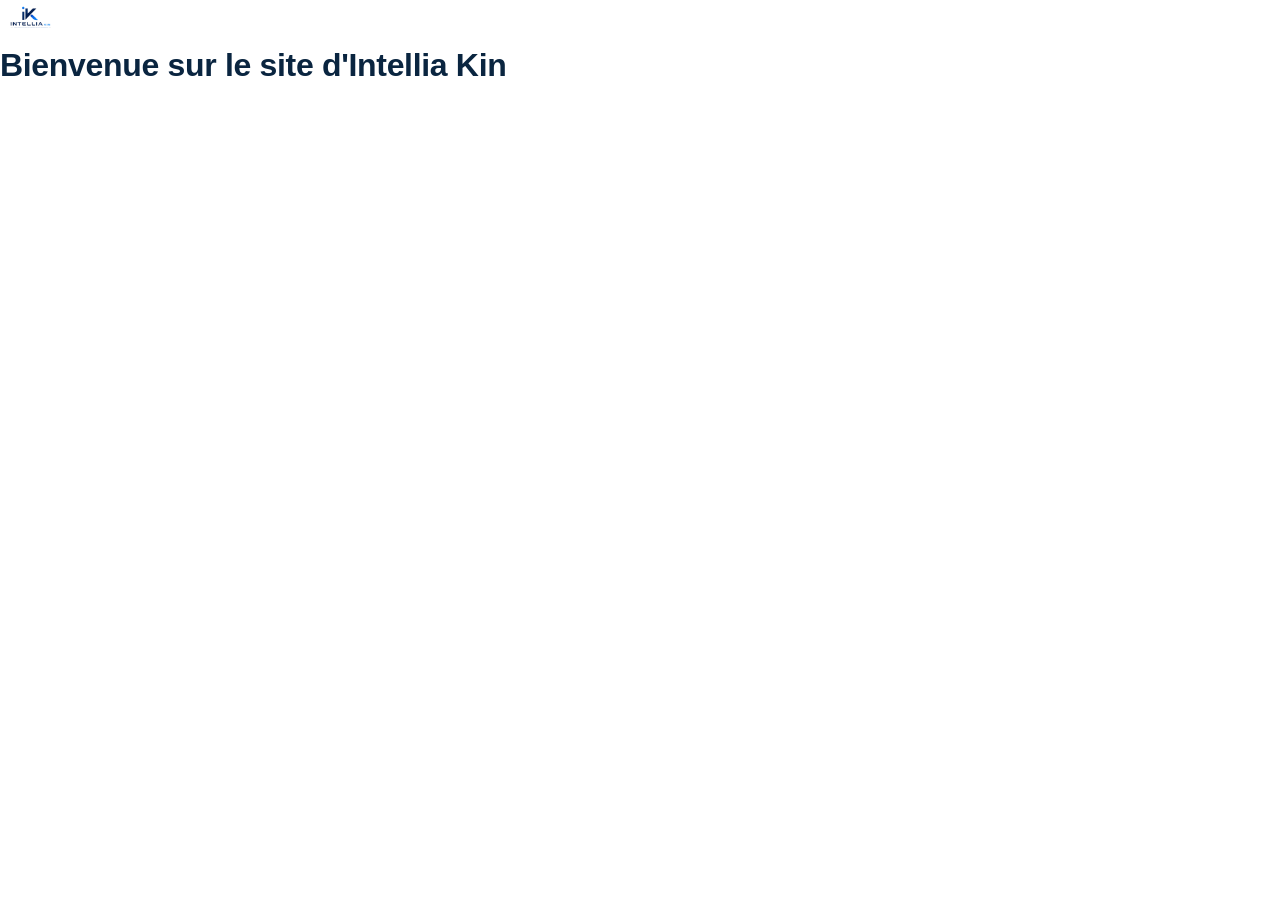
==== index.html @ f50a16e0 "Ajout du CSS complet" ====
<!DOCTYPE html>
<html lang="fr">
<head>
<meta charset="UTF-8">
<meta name="viewport" content="width=device-width, initial-scale=1.0">
<title>Intellia Kin | Cabinet de Conseil et de Formation en Intelligence Artificielle à Kinshasa</title>
<link rel="stylesheet" href="assets/css/style.css">
</head>
<body>

  <header>
    <img src="assets/img/logo.png" alt="Intellia Kin" height="40">
  </header>

  <main>
    <h1>Bienvenue sur le site d'Intellia Kin</h1>
  </main>

</body>
</html>
---- assets/css/style.css ----
/* Intellia Kin — Feuille de style partagée */
:root{
  --navy:#0A2540;
  --navy-deep:#071A2E;
  --electric:#0066FF;
  --cyan:#00C9A7;
  --slate:#1A202C;
  --soft:#F8FAFC;
  --white:#FFFFFF;
  --line: rgba(10,37,64,0.10);
  --line-dark: rgba(255,255,255,0.12);
  --display: 'Plus Jakarta Sans', sans-serif;
  --body: 'Inter', sans-serif;
  --mono: 'JetBrains Mono', monospace;
  --maxw: 1180px;
}
*{box-sizing:border-box;}
html{scroll-behavior:smooth;}
body{margin:0;font-family:var(--body);color:var(--slate);background:var(--white);-webkit-font-smoothing:antialiased;line-height:1.6;}
img{max-width:100%;display:block;}
a{color:inherit;text-decoration:none;}
.wrap{max-width:var(--maxw);margin:0 auto;padding:0 32px;}
h1,h2,h3,h4{font-family:var(--display);color:var(--navy);margin:0;letter-spacing:-0.01em;}
.eyebrow{font-family:var(--mono);font-size:12.5px;font-weight:600;letter-spacing:0.12em;text-transform:uppercase;color:var(--electric);display:inline-flex;align-items:center;gap:8px;}
.eyebrow::before{content:"";width:16px;height:1px;background:var(--electric);}
.eyebrow.on-dark{color:var(--cyan);}
.eyebrow.on-dark::before{background:var(--cyan);}
p.lead{font-size:17px;color:#4B5768;max-width:620px;}
section{padding:96px 0;}
@media (max-width:760px){ section{padding:64px 0;} .wrap{padding:0 20px;} }
.breadcrumb{font-size:13px;color:#7387A3;padding:18px 0 0;}
.breadcrumb a:hover{color:var(--electric);}

/* NAV */
header.site{position:sticky;top:0;z-index:100;background:rgba(255,255,255,0.86);backdrop-filter:blur(10px);border-bottom:1px solid var(--line);}
nav{max-width:var(--maxw);margin:0 auto;padding:14px 32px;display:flex;align-items:center;justify-content:space-between;}
.brand{display:flex;align-items:center;gap:10px;}
.brand img{height:34px;width:auto;}
.navlinks{display:none;gap:26px;align-items:center;}
@media(min-width:980px){.navlinks{display:flex;}}
.navlinks a{font-size:14px;font-weight:500;color:var(--navy);position:relative;padding:4px 0;}
.navlinks a.active{color:var(--electric);}
.navlinks a::after{content:"";position:absolute;left:0;bottom:-2px;width:0;height:2px;background:var(--electric);transition:width .25s ease;}
.navlinks a:hover::after{width:100%;}
.btn{display:inline-flex;align-items:center;gap:8px;font-family:var(--body);font-weight:600;font-size:14px;padding:11px 22px;border-radius:8px;border:1px solid transparent;cursor:pointer;transition:transform .18s ease, box-shadow .18s ease, background .18s ease, color .18s ease;}
.btn-primary{background:var(--electric);color:#fff;box-shadow:0 8px 20px -8px rgba(0,102,255,0.55);}
.btn-primary:hover{transform:translateY(-2px);box-shadow:0 12px 24px -8px rgba(0,102,255,0.65);}
.btn-ghost{border-color:var(--line);color:var(--navy);background:transparent;}
.btn-ghost:hover{border-color:var(--electric);color:var(--electric);}
.btn-on-dark.btn-ghost{border-color:var(--line-dark);color:#fff;}
.btn-on-dark.btn-ghost:hover{border-color:var(--cyan);color:var(--cyan);}
.navcta{display:none;}
@media(min-width:761px){.navcta{display:inline-flex;}}
.burger{display:flex;background:none;border:none;cursor:pointer;padding:6px;}
@media(min-width:980px){.burger{display:none;}}
.burger span{width:22px;height:2px;background:var(--navy);margin:3px 0;display:block;border-radius:2px;}
#mnav{display:none;flex-direction:column;gap:16px;padding:20px 32px 26px;border-top:1px solid var(--line);background:#fff;}
#mnav.open{display:flex;}
#mnav a{font-size:15px;font-weight:500;}

/* PAGE HERO (subpages) */
.pagehero{background:radial-gradient(1000px 560px at 78% -10%, #10315a 0%, var(--navy) 55%, var(--navy-deep) 100%);color:#fff;padding:64px 0 72px;position:relative;overflow:hidden;}
.pagehero .wrap{position:relative;z-index:2;}
.pagehero h1{color:#fff;font-size:40px;line-height:1.14;font-weight:800;margin:16px 0 16px;max-width:820px;}
@media(max-width:600px){.pagehero h1{font-size:29px;}}
.pagehero p.lead{color:#C3D1E3;max-width:600px;}
.pagehero .breadcrumb{color:#8FA3BE;}
.pagehero .breadcrumb a{color:#B9C7D9;}

/* SECTION HEADERS */
.shead{margin-bottom:44px;max-width:700px;}
.shead h2{font-size:32px;font-weight:700;margin-top:14px;line-height:1.2;}
@media(max-width:600px){.shead h2{font-size:25px;}}

/* CARDS generic */
.grid3{display:grid;grid-template-columns:repeat(3,1fr);gap:22px;}
@media(max-width:860px){.grid3{grid-template-columns:1fr;}}
.grid2{display:grid;grid-template-columns:1fr 1fr;gap:22px;}
@media(max-width:800px){.grid2{grid-template-columns:1fr;}}
.card{background:var(--soft);border-radius:14px;padding:28px;border:1px solid var(--line);transition:transform .25s ease, box-shadow .25s ease;}
.card:hover{transform:translateY(-4px);box-shadow:0 16px 32px -18px rgba(10,37,64,0.25);}
.card .ico{width:42px;height:42px;border-radius:10px;background:var(--navy);display:flex;align-items:center;justify-content:center;margin-bottom:18px;}
.card .ico svg{width:20px;height:20px;stroke:var(--cyan);}
.card h3{font-size:17px;font-weight:700;margin-bottom:8px;}
.card p{font-size:14.5px;color:#5B6779;margin:0;}

/* Quote block */
.quote{font-family:var(--display);font-weight:600;font-style:italic;color:var(--navy);font-size:19px;line-height:1.5;border-left:3px solid var(--electric);padding-left:20px;margin:28px 0;}
.promise2{margin-top:36px;text-align:center;padding:36px;background:var(--soft);border-radius:16px;}
.promise2 p{font-family:var(--display);font-style:italic;font-weight:600;color:var(--navy);font-size:20px;max-width:700px;margin:0 auto;line-height:1.5;}

/* Dark band */
.band-dark{background:var(--navy);color:#fff;position:relative;overflow:hidden;}
.band-dark::after{content:"";position:absolute;top:-160px;right:-160px;width:420px;height:420px;border-radius:50%;background:radial-gradient(circle at 30% 30%, #1b5fe0 0%, transparent 70%);opacity:0.35;}
.band-dark .wrap{position:relative;z-index:2;}

/* Mission-style numbered list */
.mission-list{border-top:1px solid var(--line);margin-top:8px;}
.mission-row{display:grid;grid-template-columns:56px 1fr 1.3fr;gap:24px;align-items:start;padding:26px 0;border-bottom:1px solid var(--line);}
@media(max-width:700px){.mission-row{grid-template-columns:40px 1fr;} .mission-row .m-desc{grid-column:2/3;}}
.m-num{font-family:var(--mono);font-weight:600;color:var(--electric);font-size:15px;width:36px;height:36px;border-radius:50%;border:1px solid var(--line);display:flex;align-items:center;justify-content:center;}
.m-title{font-family:var(--display);font-weight:700;color:var(--navy);font-size:16px;}
.m-desc{color:#5B6779;font-size:14.5px;}

/* Valeurs */
.valeurs{display:grid;grid-template-columns:repeat(5,1fr);gap:16px;}
@media(max-width:960px){.valeurs{grid-template-columns:repeat(3,1fr);}}
@media(max-width:620px){.valeurs{grid-template-columns:repeat(2,1fr);}}
.valeur{background:var(--soft);border:1px solid var(--line);border-radius:14px;padding:22px 18px;text-align:left;transition:background .2s ease, transform .2s ease;}
.valeur:hover{background:var(--navy);transform:translateY(-4px);}
.valeur:hover h3, .valeur:hover .vtag{color:#fff;}
.valeur:hover p{color:#B9C7D9;}
.vtag{font-family:var(--mono);font-weight:600;color:var(--cyan);font-size:13px;display:inline-block;margin-bottom:14px;}
.valeur h3{font-size:15.5px;font-weight:700;margin-bottom:8px;}
.valeur p{font-size:13.5px;color:#5B6779;margin:0;}

/* Positionnement */
.pos-card{border-radius:16px;padding:32px;}
.pos-card.yes{background:var(--soft);border:1px solid var(--line);}
.pos-card.no{background:var(--navy);color:#fff;}
.pos-card h3{font-family:var(--mono);font-size:13px;letter-spacing:0.08em;text-transform:uppercase;font-weight:600;margin-bottom:22px;}
.pos-card.yes h3{color:var(--electric);}
.pos-card.no h3{color:var(--cyan);}
.pos-item{display:flex;gap:12px;margin-bottom:18px;font-size:14.5px;}
.pos-card.yes .pos-item{color:#3A4556;}
.pos-card.no .pos-item{color:#C3D1E3;}
.pos-item .mark{flex-shrink:0;font-weight:700;}
.pos-card.yes .mark{color:var(--electric);}
.pos-card.no .mark{color:var(--cyan);}

/* Poles / services list */
.poles{display:grid;grid-template-columns:repeat(3,1fr);gap:0;border:1px solid var(--line);border-radius:16px;overflow:hidden;}
@media(max-width:860px){.poles{grid-template-columns:1fr;}}
.pole{padding:34px 28px;border-right:1px solid var(--line);}
.pole:last-child{border-right:none;}
@media(max-width:860px){.pole{border-right:none;border-bottom:1px solid var(--line);} .pole:last-child{border-bottom:none;}}
.pole .pnum{font-family:var(--mono);font-size:13px;color:var(--electric);font-weight:600;}
.pole h3{font-size:19px;font-weight:700;margin:14px 0 10px;line-height:1.25;}
.pole .pobj{font-size:13.5px;color:#5B6779;margin-bottom:22px;}
.pole ul{list-style:none;margin:0;padding:0;}
.pole li{font-size:13.5px;color:#3A4556;padding:12px 0;border-top:1px solid var(--line);}
.pole li strong{display:block;color:var(--navy);font-weight:600;margin-bottom:3px;}

.service-detail{border:1px solid var(--line);border-radius:16px;padding:32px;margin-bottom:20px;}
.service-detail h3{font-size:19px;font-weight:700;margin-bottom:10px;}
.service-detail .stag{font-family:var(--mono);font-size:12px;color:var(--electric);font-weight:600;text-transform:uppercase;letter-spacing:.06em;margin-bottom:10px;display:block;}
.service-detail p{font-size:14.5px;color:#4B5768;margin:0 0 14px;}
.service-detail ul{margin:0;padding-left:18px;color:#4B5768;font-size:14px;}
.service-detail li{margin-bottom:6px;}

/* Stats */
.stat-grid{display:grid;grid-template-columns:repeat(4,1fr);gap:18px;}
@media(max-width:900px){.stat-grid{grid-template-columns:repeat(2,1fr);}}
.stat{background:#fff;border:1px solid var(--line);border-left:3px solid var(--cyan);border-radius:10px;padding:24px 20px;}
.stat .snum{font-family:var(--mono);font-weight:600;font-size:30px;color:var(--navy);}
.stat .slbl{font-size:13px;color:#5B6779;margin-top:8px;font-weight:500;}
.stat .ssrc{font-size:11.5px;color:#94A3B8;margin-top:6px;}
.marche-note{margin-top:32px;padding:24px 28px;background:var(--navy);border-radius:14px;color:#CBD8E8;font-size:14.5px;max-width:800px;}
.marche-note strong{color:#fff;}

/* Secteurs */
.secteurs{display:grid;grid-template-columns:repeat(3,1fr);gap:1px;background:var(--line);border:1px solid var(--line);border-radius:14px;overflow:hidden;}
@media(max-width:760px){.secteurs{grid-template-columns:1fr 1fr;}}
@media(max-width:480px){.secteurs{grid-template-columns:1fr;}}
.secteur{background:#fff;padding:22px;}
.secteur h4{font-size:14.5px;font-weight:700;color:var(--navy);margin-bottom:6px;}
.secteur p{font-size:12.5px;color:#5B6779;margin:0;}

/* Clients */
.clients{display:grid;grid-template-columns:repeat(3,1fr);gap:20px;}
@media(max-width:760px){.clients{grid-template-columns:1fr;}}
.client{border:1px solid var(--line);border-radius:14px;padding:28px;}
.client .ctag{font-family:var(--mono);font-size:12px;font-weight:600;color:#fff;background:var(--electric);display:inline-block;padding:4px 10px;border-radius:6px;margin-bottom:16px;}
.client h3{font-size:17px;font-weight:700;margin-bottom:8px;}
.client p{font-size:13.5px;color:#5B6779;margin:0;}

/* Team */
.team{display:grid;grid-template-columns:repeat(2,1fr);gap:22px;}
@media(max-width:660px){.team{grid-template-columns:1fr;}}
.member{background:var(--soft);border:1px solid var(--line);border-radius:16px;padding:30px;display:flex;gap:18px;align-items:center;}
.avatar{width:58px;height:58px;border-radius:50%;flex-shrink:0;background:linear-gradient(135deg, var(--electric), var(--cyan));display:flex;align-items:center;justify-content:center;color:#fff;font-family:var(--display);font-weight:700;font-size:19px;}
.member h3{font-size:16.5px;font-weight:700;}
.member .role{font-family:var(--mono);font-size:12px;color:var(--electric);font-weight:600;margin-top:2px;}
.member p{font-size:13px;color:#5B6779;margin:8px 0 0;}

/* CTA band */
.cta-band{background:var(--navy);color:#fff;border-radius:20px;padding:52px;text-align:center;position:relative;overflow:hidden;}
.cta-band::after{content:"";position:absolute;bottom:-140px;left:-100px;width:360px;height:360px;border-radius:50%;background:radial-gradient(circle, #00C9A7 0%, transparent 70%);opacity:0.16;}
.cta-band h2{color:#fff;font-size:28px;position:relative;z-index:2;}
.cta-band p{color:#C3D1E3;max-width:520px;margin:14px auto 26px;position:relative;z-index:2;}
.cta-band .ctas{display:flex;gap:14px;justify-content:center;flex-wrap:wrap;position:relative;z-index:2;}

/* Contact */
.contact-grid{display:grid;grid-template-columns:0.9fr 1.1fr;gap:56px;margin-top:40px;}
@media(max-width:860px){.contact-grid{grid-template-columns:1fr;}}
.coord{display:flex;flex-direction:column;gap:24px;}
.coord-item{display:flex;gap:16px;align-items:flex-start;}
.coord-item .ic{width:38px;height:38px;border-radius:9px;background:rgba(255,255,255,0.08);display:flex;align-items:center;justify-content:center;flex-shrink:0;}
.coord-item .ic svg{width:17px;height:17px;stroke:var(--cyan);}
.coord-item h4{font-size:13px;font-family:var(--mono);text-transform:uppercase;letter-spacing:0.06em;color:#9FB3CC;font-weight:600;margin-bottom:4px;}
.coord-item p{font-size:15px;color:#EAF1FA;margin:0;}
.coord-item a{color:#EAF1FA;border-bottom:1px solid var(--line-dark);}
.coord-item a:hover{color:var(--cyan);border-color:var(--cyan);}
.placeholder-note{margin-top:10px;font-size:12px;color:#7C93B0;font-style:italic;}
form.cform{background:rgba(255,255,255,0.05);border:1px solid var(--line-dark);border-radius:16px;padding:30px;display:flex;flex-direction:column;gap:16px;}
.cform label{font-size:12.5px;font-weight:600;color:#9FB3CC;font-family:var(--mono);text-transform:uppercase;letter-spacing:0.04em;}
.cform input, .cform select, .cform textarea{width:100%;padding:12px 14px;border-radius:8px;border:1px solid var(--line-dark);background:rgba(255,255,255,0.04);color:#fff;font-family:var(--body);font-size:14.5px;margin-top:6px;}
.cform input:focus, .cform select:focus, .cform textarea:focus{outline:2px solid var(--cyan);outline-offset:1px;}
.cform textarea{resize:vertical;min-height:100px;}
.cform .row2{display:grid;grid-template-columns:1fr 1fr;gap:16px;}
@media(max-width:560px){.cform .row2{grid-template-columns:1fr;}}
.cform button{margin-top:6px;align-self:flex-start;}
.formnote{font-size:12px;color:#7C93B0;margin-top:-4px;}

/* Diagnostic tool */
.diag-wrap{max-width:760px;margin:0 auto;}
.diag-progress{height:4px;background:var(--line);border-radius:2px;overflow:hidden;margin-bottom:36px;}
.diag-progress-bar{height:100%;background:var(--electric);width:0%;transition:width .3s ease;}
.diag-step{display:none;}
.diag-step.active{display:block;}
.diag-q{font-family:var(--display);font-size:22px;font-weight:700;color:var(--navy);margin-bottom:24px;}
.diag-options{display:grid;gap:12px;}
.diag-opt{border:1.5px solid var(--line);border-radius:10px;padding:16px 20px;cursor:pointer;font-size:15px;font-weight:500;color:var(--slate);transition:border-color .15s ease, background .15s ease;}
.diag-opt:hover{border-color:var(--electric);background:#F3F7FF;}
.diag-opt.selected{border-color:var(--electric);background:#EAF1FF;color:var(--navy);font-weight:600;}
.diag-nav{display:flex;justify-content:space-between;margin-top:28px;}
.diag-back{background:none;border:none;color:#7387A3;font-size:14px;cursor:pointer;font-weight:500;}
.diag-back:disabled{opacity:0;pointer-events:none;}
.diag-result{display:none;text-align:center;padding:44px 8px;}
.diag-result.active{display:block;}
.diag-result .rtag{font-family:var(--mono);font-size:12.5px;color:var(--electric);text-transform:uppercase;letter-spacing:.1em;font-weight:600;}
.diag-result h2{margin-top:14px;font-size:28px;}
.diag-result p{color:#4B5768;max-width:560px;margin:16px auto 28px;font-size:15.5px;}

/* Blog */
.post-grid{display:grid;grid-template-columns:repeat(3,1fr);gap:24px;}
@media(max-width:900px){.post-grid{grid-template-columns:1fr;}}
.post-card{border:1px solid var(--line);border-radius:14px;overflow:hidden;display:flex;flex-direction:column;transition:transform .2s ease, box-shadow .2s ease;}
.post-card:hover{transform:translateY(-4px);box-shadow:0 16px 32px -18px rgba(10,37,64,0.25);}
.post-thumb{height:150px;background:linear-gradient(135deg, var(--navy), #123a68);position:relative;display:flex;align-items:center;justify-content:center;}
.post-thumb span{font-family:var(--mono);color:var(--cyan);font-size:11.5px;text-transform:uppercase;letter-spacing:.08em;font-weight:600;position:absolute;top:14px;left:16px;}
.post-body{padding:22px;display:flex;flex-direction:column;flex:1;}
.post-body .pdate{font-family:var(--mono);font-size:11.5px;color:#94A3B8;margin-bottom:10px;}
.post-body h3{font-size:16.5px;font-weight:700;line-height:1.35;margin-bottom:10px;}
.post-body p{font-size:13.5px;color:#5B6779;flex:1;margin:0 0 14px;}
.post-body .readmore{font-size:13px;font-weight:600;color:var(--electric);}

.article-body{max-width:720px;margin:0 auto;}
.article-body p{font-size:16px;color:#3A4556;margin:0 0 20px;line-height:1.75;}
.article-body h2{font-size:24px;margin:44px 0 16px;}
.article-body h3{font-size:19px;margin:32px 0 12px;}
.article-body ul, .article-body ol{color:#3A4556;font-size:16px;line-height:1.75;padding-left:22px;}
.article-body li{margin-bottom:8px;}
.article-body .lead{font-size:19px;color:var(--navy);font-weight:500;}
.article-meta{display:flex;gap:14px;align-items:center;color:#7387A3;font-size:13.5px;margin-top:18px;font-family:var(--mono);}
.article-cta{margin-top:52px;padding:34px;background:var(--soft);border-radius:16px;text-align:center;}
.article-cta h3{font-size:20px;margin-bottom:10px;}
.article-cta p{color:#5B6779;font-size:14.5px;margin-bottom:20px;}

/* Footer */
footer{background:var(--navy-deep);color:#8FA3BE;padding:52px 0 28px;}
.foot-top{display:flex;justify-content:space-between;flex-wrap:wrap;gap:32px;padding-bottom:36px;border-bottom:1px solid var(--line-dark);}
.foot-brand img{height:30px;filter:brightness(0) invert(1);opacity:0.9;}
.foot-brand p{font-size:13px;max-width:280px;margin-top:14px;color:#7387A3;}
.foot-cols{display:flex;gap:56px;flex-wrap:wrap;}
.foot-col h4{font-family:var(--mono);font-size:12px;text-transform:uppercase;letter-spacing:0.06em;color:#5F7592;margin-bottom:14px;font-weight:600;}
.foot-col a{display:block;font-size:13.5px;color:#AEBFD5;margin-bottom:10px;}
.foot-col a:hover{color:var(--cyan);}
.foot-bottom{display:flex;justify-content:space-between;flex-wrap:wrap;gap:10px;padding-top:22px;font-size:12.5px;color:#5F7592;}

/* reveal animation */
.reveal{opacity:0;transform:translateY(18px);transition:opacity .6s ease, transform .6s ease;}
.reveal.in{opacity:1;transform:translateY(0);}
.skiplink{position:absolute;left:-999px;top:0;background:var(--electric);color:#fff;padding:10px 16px;z-index:1000;border-radius:0 0 8px 0;}
.skiplink:focus{left:0;}

@media (prefers-reduced-motion: reduce){
  html{scroll-behavior:auto;}
  .reveal{opacity:1;transform:none;transition:none;}
  .btn, .card, .valeur, .post-card{transition:none;}
}
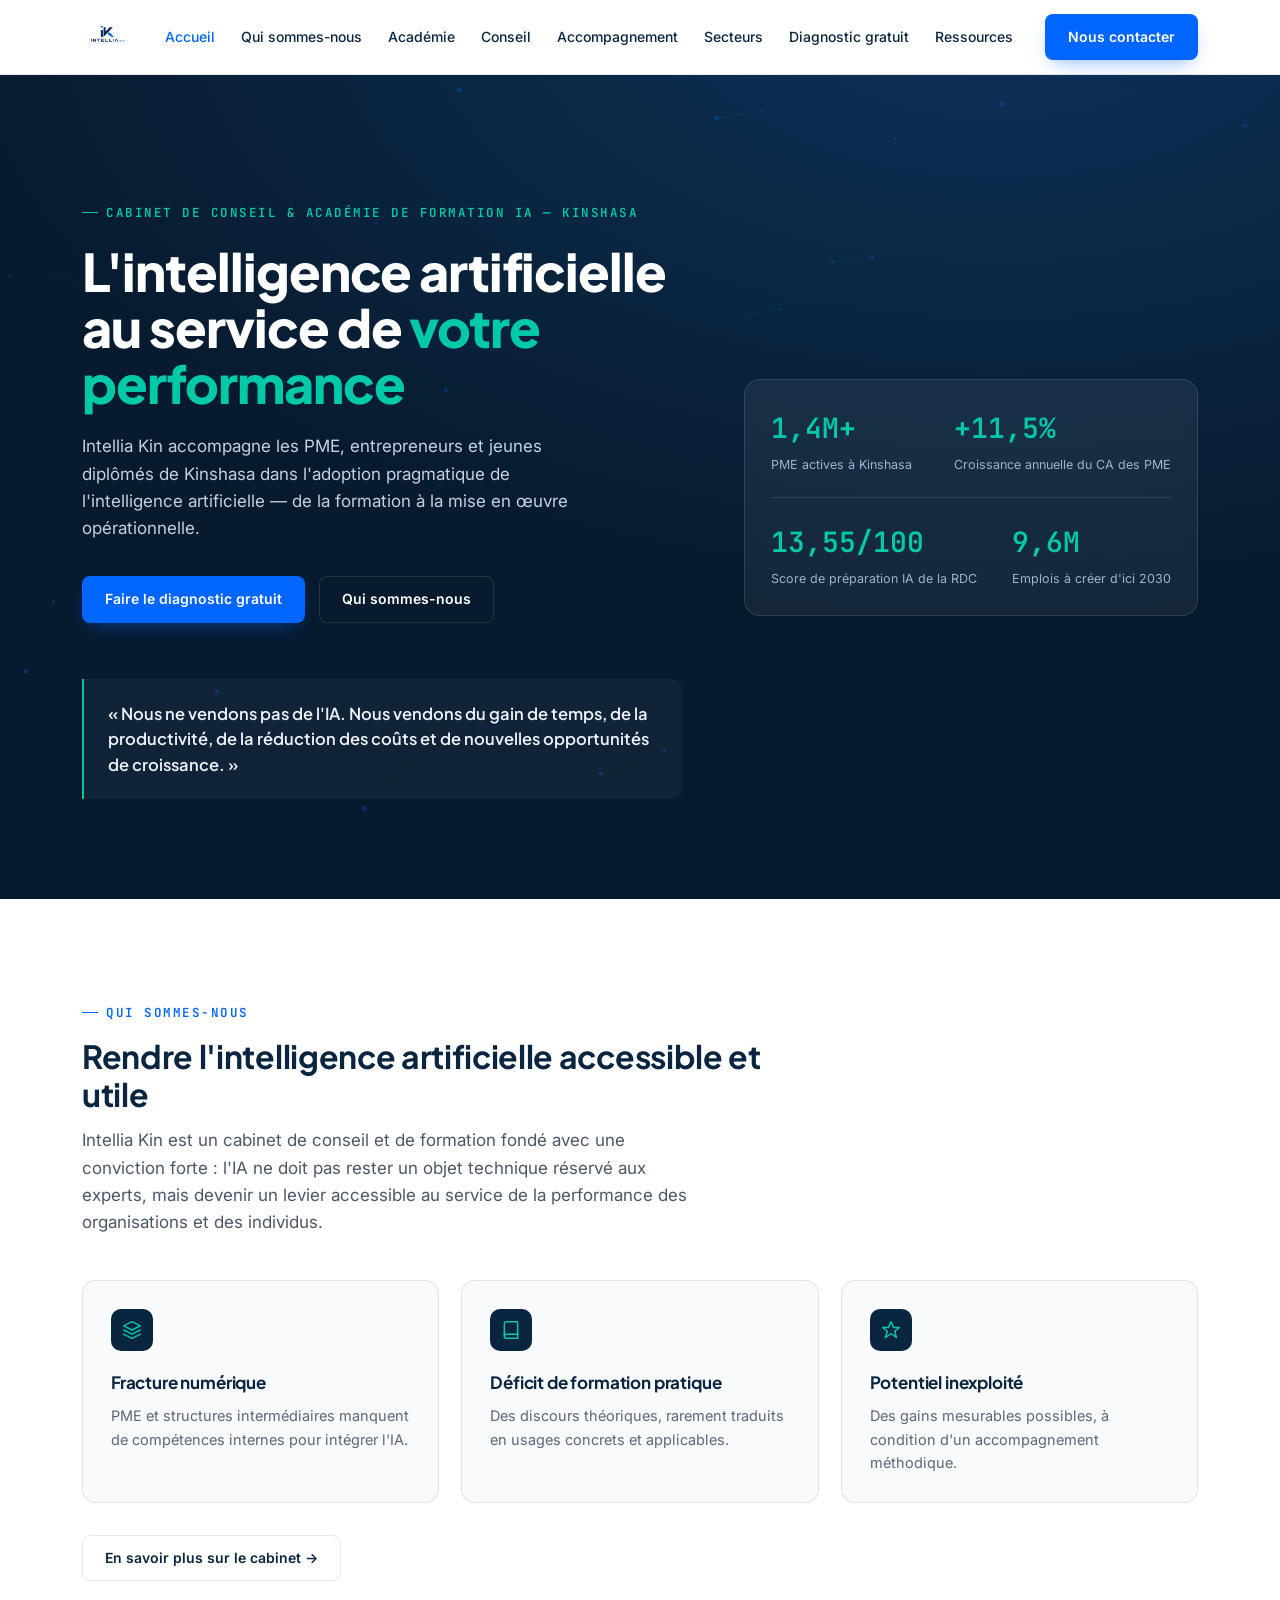
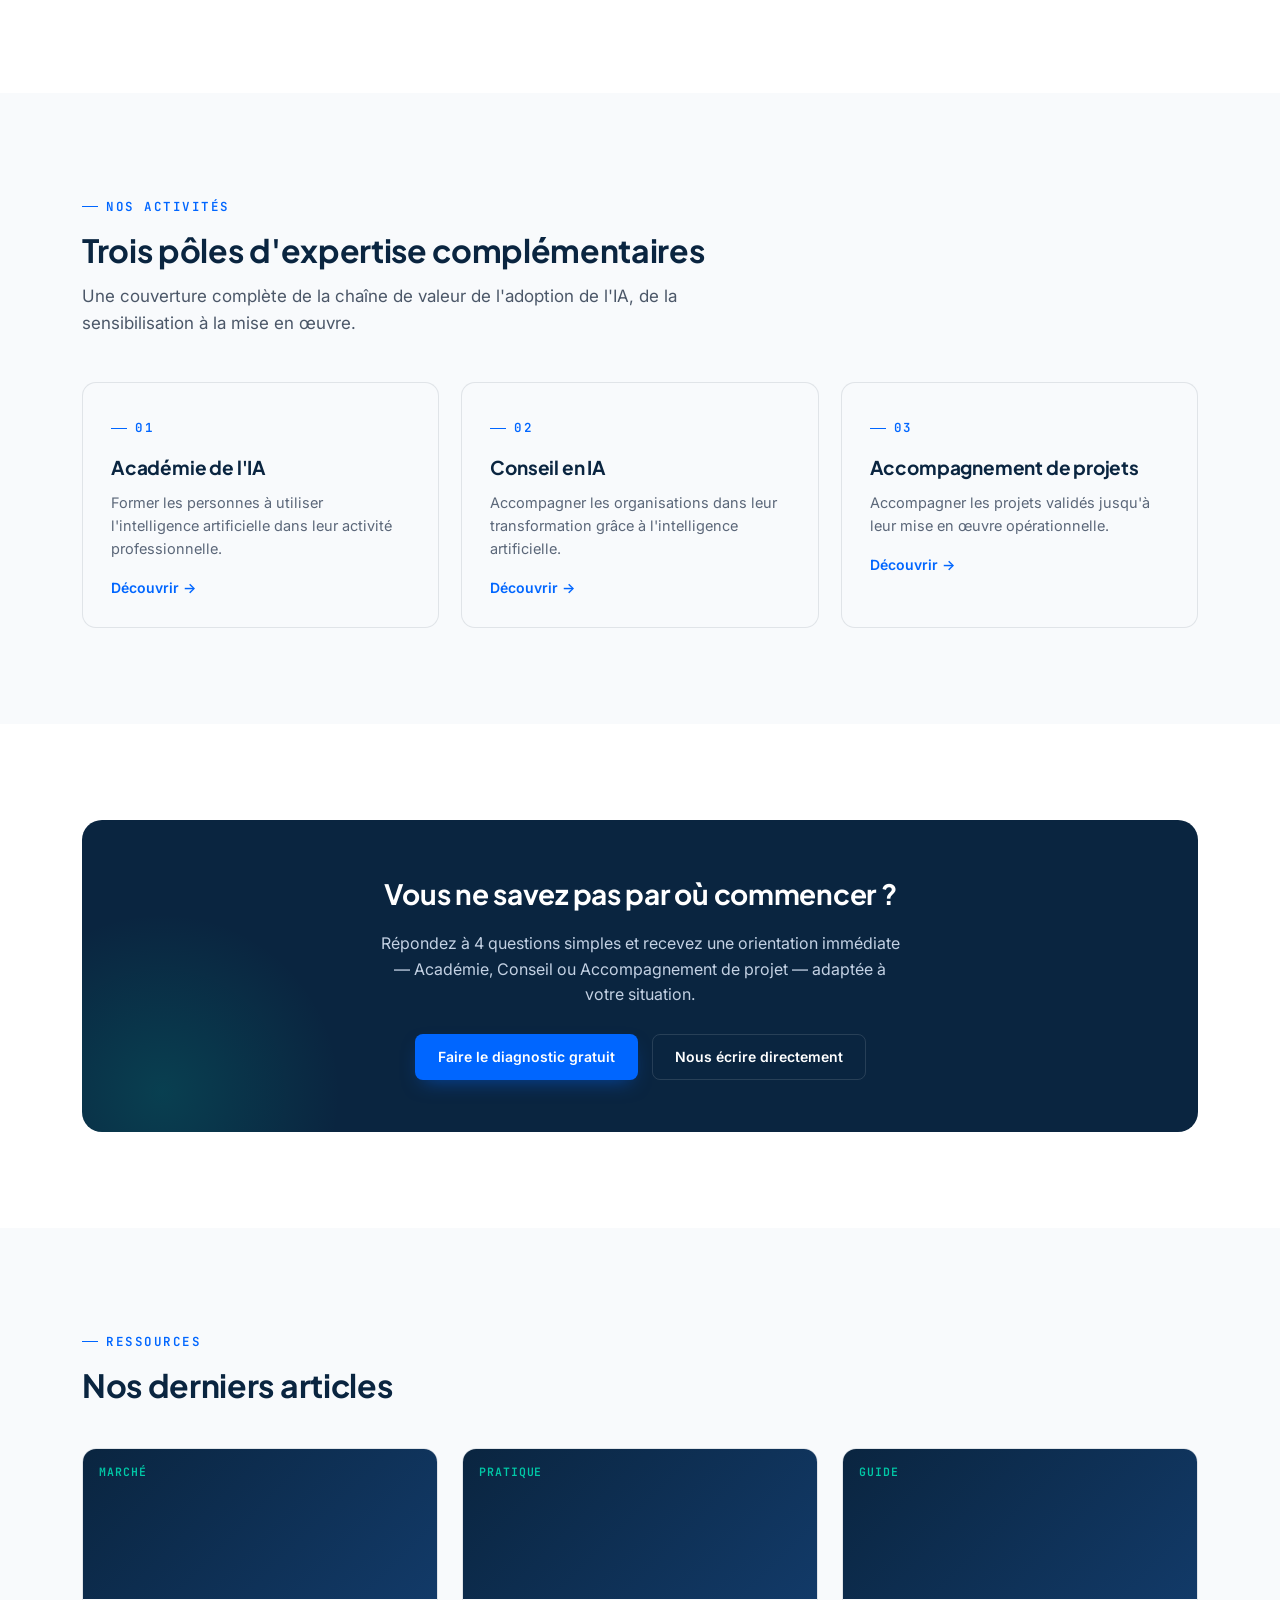
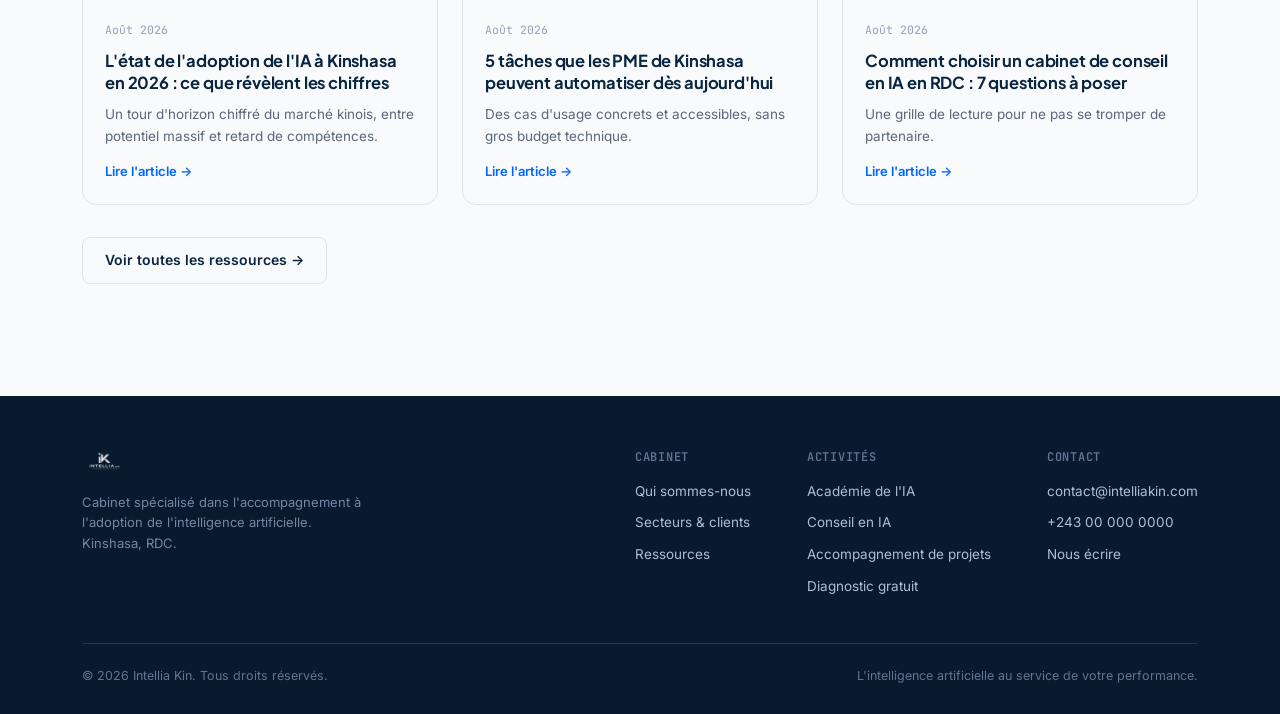
==== commit 3fdc639b: "Page d'accueil complète" ====
--- a/index.html
+++ b/index.html
@@ -4,17 +4,256 @@
 <meta charset="UTF-8">
 <meta name="viewport" content="width=device-width, initial-scale=1.0">
 <title>Intellia Kin | Cabinet de Conseil et de Formation en Intelligence Artificielle à Kinshasa</title>
+<meta name="description" content="Intellia Kin accompagne PME, entrepreneurs et jeunes diplômés de Kinshasa dans l'adoption pragmatique de l'IA : formation, conseil et accompagnement de projets.">
+<link rel="canonical" href="https://intelliakin.com/">
+<meta property="og:type" content="website">
+<meta property="og:title" content="Intellia Kin | Cabinet de Conseil et de Formation en Intelligence Artificielle à Kinshasa">
+<meta property="og:description" content="Intellia Kin accompagne PME, entrepreneurs et jeunes diplômés de Kinshasa dans l'adoption pragmatique de l'IA : formation, conseil et accompagnement de projets.">
+<meta property="og:image" content="https://intelliakin.com/assets/img/logo.png">
+<meta property="og:url" content="https://intelliakin.com/">
+<meta property="og:locale" content="fr_FR">
+<meta name="twitter:card" content="summary_large_image">
+<meta name="robots" content="index, follow">
+<link rel="preconnect" href="https://fonts.googleapis.com">
+<link rel="preconnect" href="https://fonts.gstatic.com" crossorigin>
+<link href="https://fonts.googleapis.com/css2?family=Plus+Jakarta+Sans:wght@500;600;700;800&family=Inter:wght@400;500;600&family=JetBrains+Mono:wght@500;600&display=swap" rel="stylesheet">
+<link rel="icon" href="assets/img/favicon.png">
 <link rel="stylesheet" href="assets/css/style.css">
+<script type="application/ld+json">
+{
+  "@context": "https://schema.org",
+  "@type": "ProfessionalService",
+  "name": "Intellia Kin",
+  "description": "Cabinet de conseil et de formation dédié à l'adoption pragmatique de l'intelligence artificielle en Afrique francophone.",
+  "url": "https://intelliakin.com",
+  "logo": "https://intelliakin.com/assets/img/logo.png",
+  "image": "https://intelliakin.com/assets/img/logo.png",
+  "areaServed": "Kinshasa, République démocratique du Congo",
+  "address": {
+    "@type": "PostalAddress",
+    "addressLocality": "Kinshasa",
+    "addressCountry": "CD"
+  },
+  "sameAs": []
+}
+</script>
+
 </head>
 <body>
-
-  <header>
-    <img src="assets/img/logo.png" alt="Intellia Kin" height="40">
-  </header>
-
-  <main>
-    <h1>Bienvenue sur le site d'Intellia Kin</h1>
-  </main>
-
+<a href="#main" class="skiplink">Aller au contenu</a>
+<header class="site">
+  <nav>
+    <a href="index.html" class="brand"><img src="assets/img/logo.png" alt="Intellia Kin"></a>
+    <div class="navlinks">
+      <a href="index.html" class="active">Accueil</a>
+      <a href="qui-sommes-nous.html" class="">Qui sommes-nous</a>
+      <a href="academie.html" class="">Académie</a>
+      <a href="conseil.html" class="">Conseil</a>
+      <a href="accompagnement.html" class="">Accompagnement</a>
+      <a href="secteurs.html" class="">Secteurs</a>
+      <a href="diagnostic.html" class="">Diagnostic gratuit</a>
+      <a href="ressources.html" class="">Ressources</a>
+    </div>
+    <div style="display:flex;align-items:center;gap:14px;">
+      <a href="contact.html" class="btn btn-primary navcta">Nous contacter</a>
+      <button class="burger" id="burgerBtn" aria-label="Ouvrir le menu" aria-expanded="false">
+        <span></span><span></span><span></span>
+      </button>
+    </div>
+  </nav>
+  <div id="mnav">
+    <a href="index.html">Accueil</a>
+    <a href="qui-sommes-nous.html">Qui sommes-nous</a>
+    <a href="academie.html">Académie</a>
+    <a href="conseil.html">Conseil</a>
+    <a href="accompagnement.html">Accompagnement</a>
+    <a href="secteurs.html">Secteurs</a>
+    <a href="diagnostic.html">Diagnostic gratuit</a>
+    <a href="ressources.html">Ressources</a>
+    <a href="contact.html" class="btn btn-primary" style="justify-content:center;">Nous contacter</a>
+  </div>
+</header>
+<main id="main">
+
+<section class="hero" style="background:radial-gradient(1100px 620px at 78% -10%, #10315a 0%, var(--navy) 55%, var(--navy-deep) 100%);color:#fff;padding:120px 0 100px;position:relative;overflow:hidden;">
+  <canvas id="netcanvas" style="position:absolute;inset:0;width:100%;height:100%;opacity:0.55;"></canvas>
+  <div class="wrap" style="position:relative;z-index:2;">
+    <div style="display:grid;grid-template-columns:1.15fr 0.85fr;gap:48px;align-items:center;">
+      <div>
+        <span class="eyebrow on-dark">Cabinet de conseil &amp; académie de formation IA — Kinshasa</span>
+        <h1 style="color:#fff;font-size:52px;line-height:1.08;font-weight:800;margin:20px 0 22px;letter-spacing:-0.02em;">L'intelligence artificielle<br>au service de <span style="color:var(--cyan);">votre performance</span></h1>
+        <p class="lead" style="color:#C3D1E3;max-width:520px;">Intellia Kin accompagne les PME, entrepreneurs et jeunes diplômés de Kinshasa dans l'adoption pragmatique de l'intelligence artificielle — de la formation à la mise en œuvre opérationnelle.</p>
+        <div style="display:flex;gap:14px;margin-top:34px;flex-wrap:wrap;">
+          <a href="diagnostic.html" class="btn btn-primary">Faire le diagnostic gratuit</a>
+          <a href="qui-sommes-nous.html" class="btn btn-ghost btn-on-dark">Qui sommes-nous</a>
+        </div>
+        <div style="margin-top:56px;padding:22px 24px;border-left:2px solid var(--cyan);background:rgba(255,255,255,0.04);border-radius:0 10px 10px 0;max-width:600px;">
+          <p style="font-family:var(--display);font-weight:600;font-size:16.5px;color:#EAF1FA;margin:0;line-height:1.55;">« Nous ne vendons pas de l'IA. Nous vendons du gain de temps, de la productivité, de la réduction des coûts et de nouvelles opportunités de croissance. »</p>
+        </div>
+      </div>
+      <div>
+        <div style="background:rgba(255,255,255,0.06);border:1px solid var(--line-dark);border-radius:16px;padding:26px;backdrop-filter:blur(6px);">
+          <div style="display:flex;justify-content:space-between;gap:18px;margin-bottom:22px;">
+            <div><div style="font-family:var(--mono);font-weight:600;font-size:28px;color:var(--cyan);">1,4M+</div><div style="font-size:12.5px;color:#9FB3CC;margin-top:4px;">PME actives à Kinshasa</div></div>
+            <div><div style="font-family:var(--mono);font-weight:600;font-size:28px;color:var(--cyan);">+11,5%</div><div style="font-size:12.5px;color:#9FB3CC;margin-top:4px;">Croissance annuelle du CA des PME</div></div>
+          </div>
+          <div style="height:1px;background:var(--line-dark);margin:0 0 22px;"></div>
+          <div style="display:flex;justify-content:space-between;gap:18px;">
+            <div><div style="font-family:var(--mono);font-weight:600;font-size:28px;color:var(--cyan);">13,55/100</div><div style="font-size:12.5px;color:#9FB3CC;margin-top:4px;">Score de préparation IA de la RDC</div></div>
+            <div><div style="font-family:var(--mono);font-weight:600;font-size:28px;color:var(--cyan);">9,6M</div><div style="font-size:12.5px;color:#9FB3CC;margin-top:4px;">Emplois à créer d'ici 2030</div></div>
+          </div>
+        </div>
+      </div>
+    </div>
+  </div>
+</section>
+
+<section id="apropos">
+  <div class="wrap">
+    <div class="shead reveal">
+      <span class="eyebrow">Qui sommes-nous</span>
+      <h2>Rendre l'intelligence artificielle accessible et utile</h2>
+      <p class="lead" style="margin-top:14px;">Intellia Kin est un cabinet de conseil et de formation fondé avec une conviction forte : l'IA ne doit pas rester un objet technique réservé aux experts, mais devenir un levier accessible au service de la performance des organisations et des individus.</p>
+    </div>
+    <div class="grid3">
+      <div class="card reveal">
+        <div class="ico"><svg viewBox="0 0 24 24" fill="none" stroke-width="1.8" stroke-linecap="round" stroke-linejoin="round"><path d="M12 2 2 7l10 5 10-5-10-5Z"/><path d="M2 17l10 5 10-5"/><path d="M2 12l10 5 10-5"/></svg></div>
+        <h3>Fracture numérique</h3>
+        <p>PME et structures intermédiaires manquent de compétences internes pour intégrer l'IA.</p>
+      </div>
+      <div class="card reveal">
+        <div class="ico"><svg viewBox="0 0 24 24" fill="none" stroke-width="1.8" stroke-linecap="round" stroke-linejoin="round"><path d="M4 19.5A2.5 2.5 0 0 1 6.5 17H20"/><path d="M6.5 2H20v20H6.5A2.5 2.5 0 0 1 4 19.5v-15A2.5 2.5 0 0 1 6.5 2Z"/></svg></div>
+        <h3>Déficit de formation pratique</h3>
+        <p>Des discours théoriques, rarement traduits en usages concrets et applicables.</p>
+      </div>
+      <div class="card reveal">
+        <div class="ico"><svg viewBox="0 0 24 24" fill="none" stroke-width="1.8" stroke-linecap="round" stroke-linejoin="round"><path d="m12 2 3 7h7l-5.5 4.5L18.5 21 12 16.5 5.5 21l2-7.5L2 9h7l3-7Z"/></svg></div>
+        <h3>Potentiel inexploité</h3>
+        <p>Des gains mesurables possibles, à condition d'un accompagnement méthodique.</p>
+      </div>
+    </div>
+    <p style="margin-top:32px;"><a href="qui-sommes-nous.html" class="btn btn-ghost">En savoir plus sur le cabinet →</a></p>
+  </div>
+</section>
+
+<section style="background:var(--soft);" id="activites">
+  <div class="wrap">
+    <div class="shead reveal">
+      <span class="eyebrow">Nos activités</span>
+      <h2>Trois pôles d'expertise complémentaires</h2>
+      <p class="lead" style="margin-top:14px;">Une couverture complète de la chaîne de valeur de l'adoption de l'IA, de la sensibilisation à la mise en œuvre.</p>
+    </div>
+    <div class="grid3">
+      <div class="card reveal">
+        <span class="eyebrow" style="margin-bottom:14px;">01</span>
+        <h3 style="font-size:19px;">Académie de l'IA</h3>
+        <p>Former les personnes à utiliser l'intelligence artificielle dans leur activité professionnelle.</p>
+        <p style="margin-top:16px;"><a href="academie.html" style="color:var(--electric);font-weight:600;font-size:14px;">Découvrir →</a></p>
+      </div>
+      <div class="card reveal">
+        <span class="eyebrow" style="margin-bottom:14px;">02</span>
+        <h3 style="font-size:19px;">Conseil en IA</h3>
+        <p>Accompagner les organisations dans leur transformation grâce à l'intelligence artificielle.</p>
+        <p style="margin-top:16px;"><a href="conseil.html" style="color:var(--electric);font-weight:600;font-size:14px;">Découvrir →</a></p>
+      </div>
+      <div class="card reveal">
+        <span class="eyebrow" style="margin-bottom:14px;">03</span>
+        <h3 style="font-size:19px;">Accompagnement de projets</h3>
+        <p>Accompagner les projets validés jusqu'à leur mise en œuvre opérationnelle.</p>
+        <p style="margin-top:16px;"><a href="accompagnement.html" style="color:var(--electric);font-weight:600;font-size:14px;">Découvrir →</a></p>
+      </div>
+    </div>
+  </div>
+</section>
+
+<section>
+  <div class="wrap">
+    <div class="cta-band reveal">
+      <h2>Vous ne savez pas par où commencer ?</h2>
+      <p>Répondez à 4 questions simples et recevez une orientation immédiate — Académie, Conseil ou Accompagnement de projet — adaptée à votre situation.</p>
+      <div class="ctas">
+        <a href="diagnostic.html" class="btn btn-primary">Faire le diagnostic gratuit</a>
+        <a href="contact.html" class="btn btn-ghost btn-on-dark">Nous écrire directement</a>
+      </div>
+    </div>
+  </div>
+</section>
+
+<section style="background:var(--soft);">
+  <div class="wrap">
+    <div class="shead reveal">
+      <span class="eyebrow">Ressources</span>
+      <h2>Nos derniers articles</h2>
+    </div>
+    <div class="post-grid">
+      <a href="ressources/etat-ia-kinshasa-2026.html" class="post-card reveal">
+        <div class="post-thumb"><span>Marché</span></div>
+        <div class="post-body">
+          <div class="pdate">Août 2026</div>
+          <h3>L'état de l'adoption de l'IA à Kinshasa en 2026 : ce que révèlent les chiffres</h3>
+          <p>Un tour d'horizon chiffré du marché kinois, entre potentiel massif et retard de compétences.</p>
+          <span class="readmore">Lire l'article →</span>
+        </div>
+      </a>
+      <a href="ressources/5-taches-a-automatiser-pme.html" class="post-card reveal">
+        <div class="post-thumb"><span>Pratique</span></div>
+        <div class="post-body">
+          <div class="pdate">Août 2026</div>
+          <h3>5 tâches que les PME de Kinshasa peuvent automatiser dès aujourd'hui</h3>
+          <p>Des cas d'usage concrets et accessibles, sans gros budget technique.</p>
+          <span class="readmore">Lire l'article →</span>
+        </div>
+      </a>
+      <a href="ressources/comment-choisir-cabinet-conseil-ia.html" class="post-card reveal">
+        <div class="post-thumb"><span>Guide</span></div>
+        <div class="post-body">
+          <div class="pdate">Août 2026</div>
+          <h3>Comment choisir un cabinet de conseil en IA en RDC : 7 questions à poser</h3>
+          <p>Une grille de lecture pour ne pas se tromper de partenaire.</p>
+          <span class="readmore">Lire l'article →</span>
+        </div>
+      </a>
+    </div>
+    <p style="margin-top:32px;"><a href="ressources.html" class="btn btn-ghost">Voir toutes les ressources →</a></p>
+  </div>
+</section>
+
+</main>
+<footer>
+  <div class="wrap">
+    <div class="foot-top">
+      <div class="foot-brand">
+        <img src="assets/img/logo.png" alt="Intellia Kin">
+        <p>Cabinet spécialisé dans l'accompagnement à l'adoption de l'intelligence artificielle. Kinshasa, RDC.</p>
+      </div>
+      <div class="foot-cols">
+        <div class="foot-col">
+          <h4>Cabinet</h4>
+          <a href="qui-sommes-nous.html">Qui sommes-nous</a>
+          <a href="secteurs.html">Secteurs &amp; clients</a>
+          <a href="ressources.html">Ressources</a>
+        </div>
+        <div class="foot-col">
+          <h4>Activités</h4>
+          <a href="academie.html">Académie de l'IA</a>
+          <a href="conseil.html">Conseil en IA</a>
+          <a href="accompagnement.html">Accompagnement de projets</a>
+          <a href="diagnostic.html">Diagnostic gratuit</a>
+        </div>
+        <div class="foot-col">
+          <h4>Contact</h4>
+          <a href="mailto:contact@intelliakin.com">contact@intelliakin.com</a>
+          <a href="tel:+243000000000">+243 00 000 0000</a>
+          <a href="contact.html">Nous écrire</a>
+        </div>
+      </div>
+    </div>
+    <div class="foot-bottom">
+      <span>© 2026 Intellia Kin. Tous droits réservés.</span>
+      <span>L'intelligence artificielle au service de votre performance.</span>
+    </div>
+  </div>
+</footer>
+<script src="assets/js/main.js"></script>
 </body>
 </html>
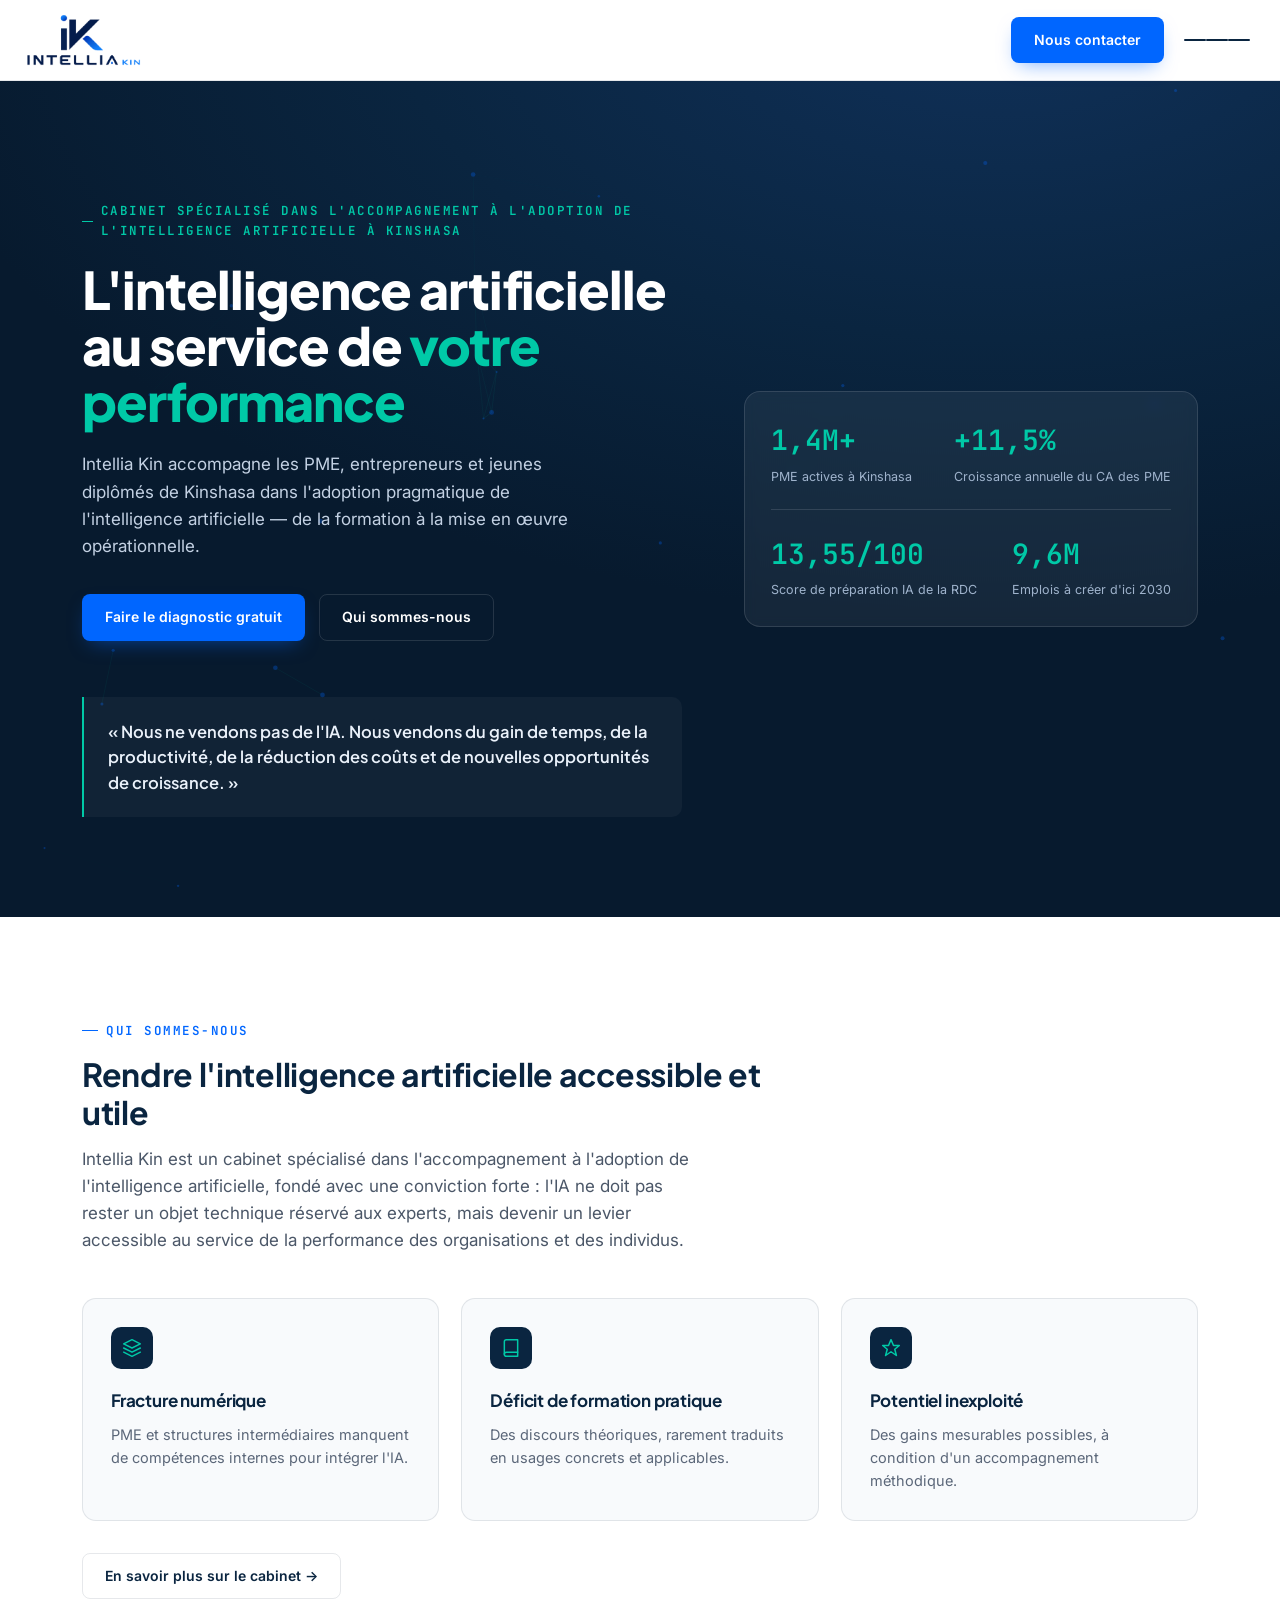
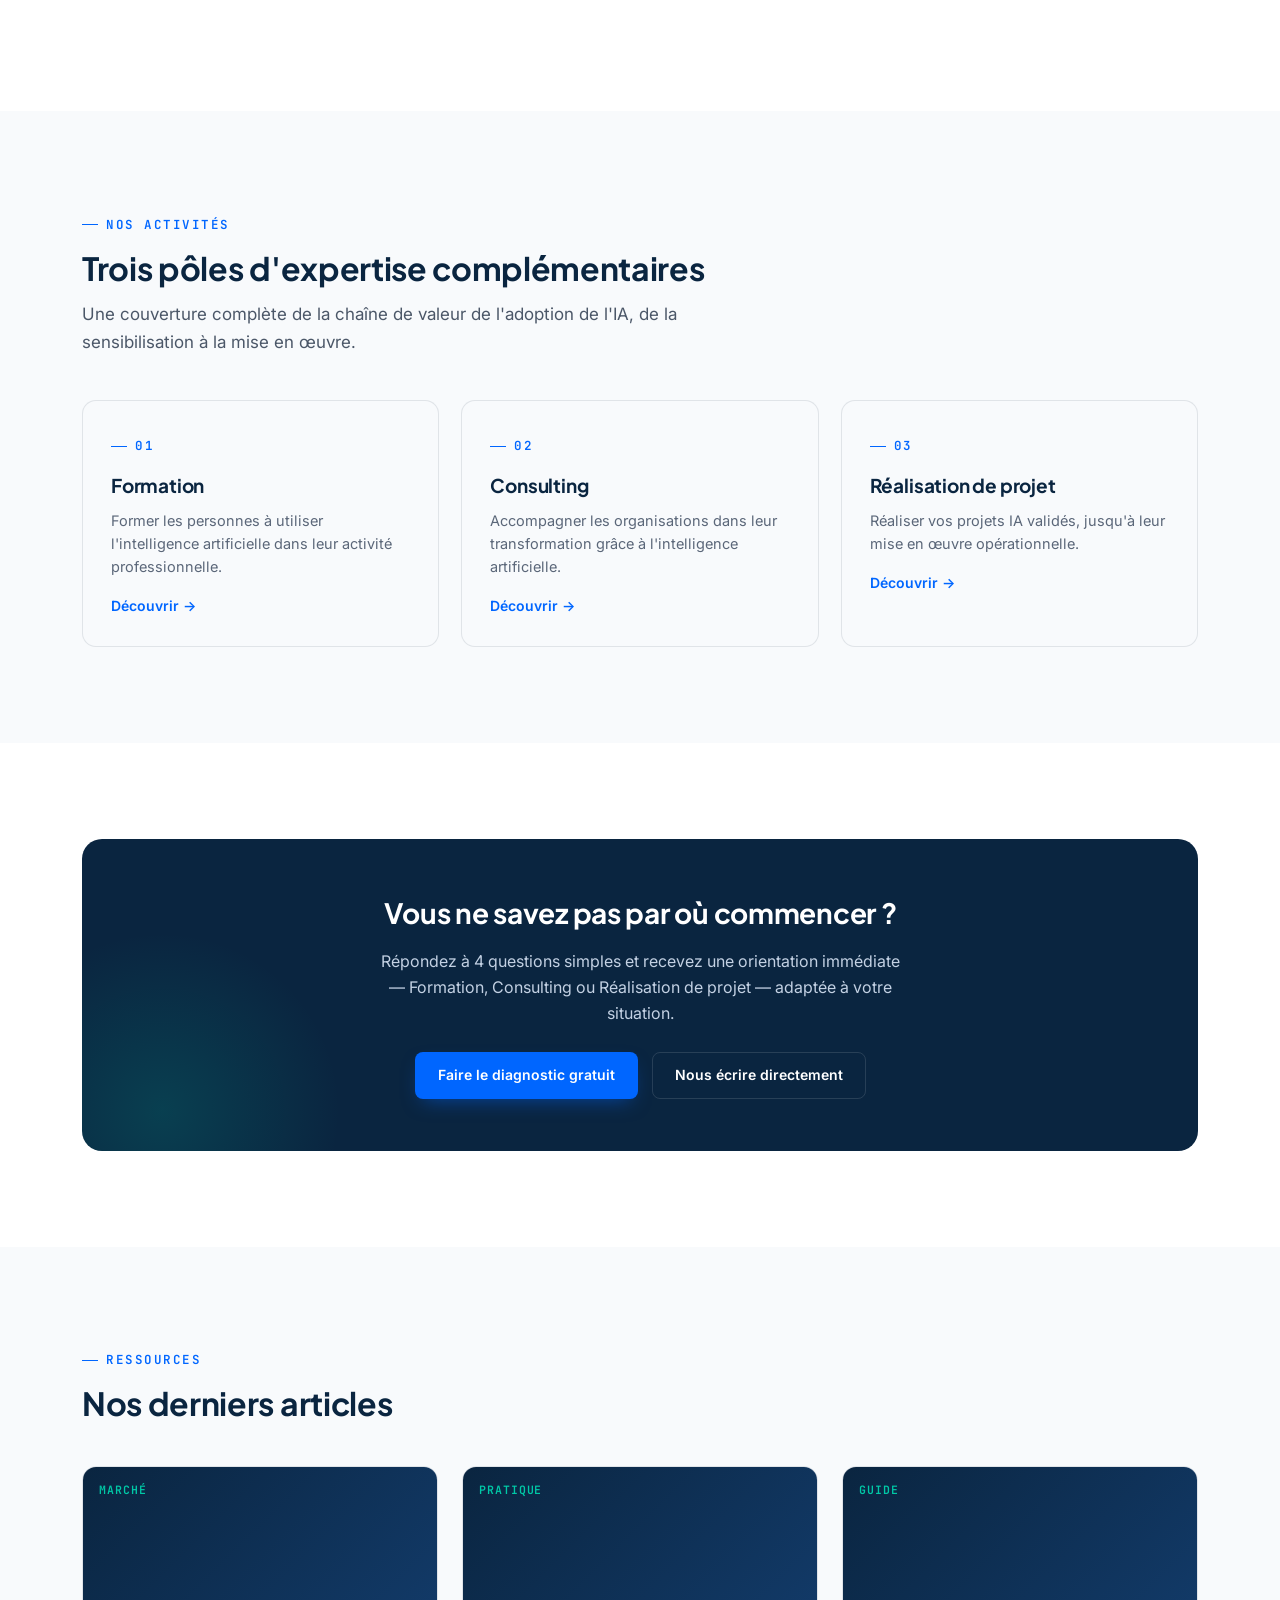
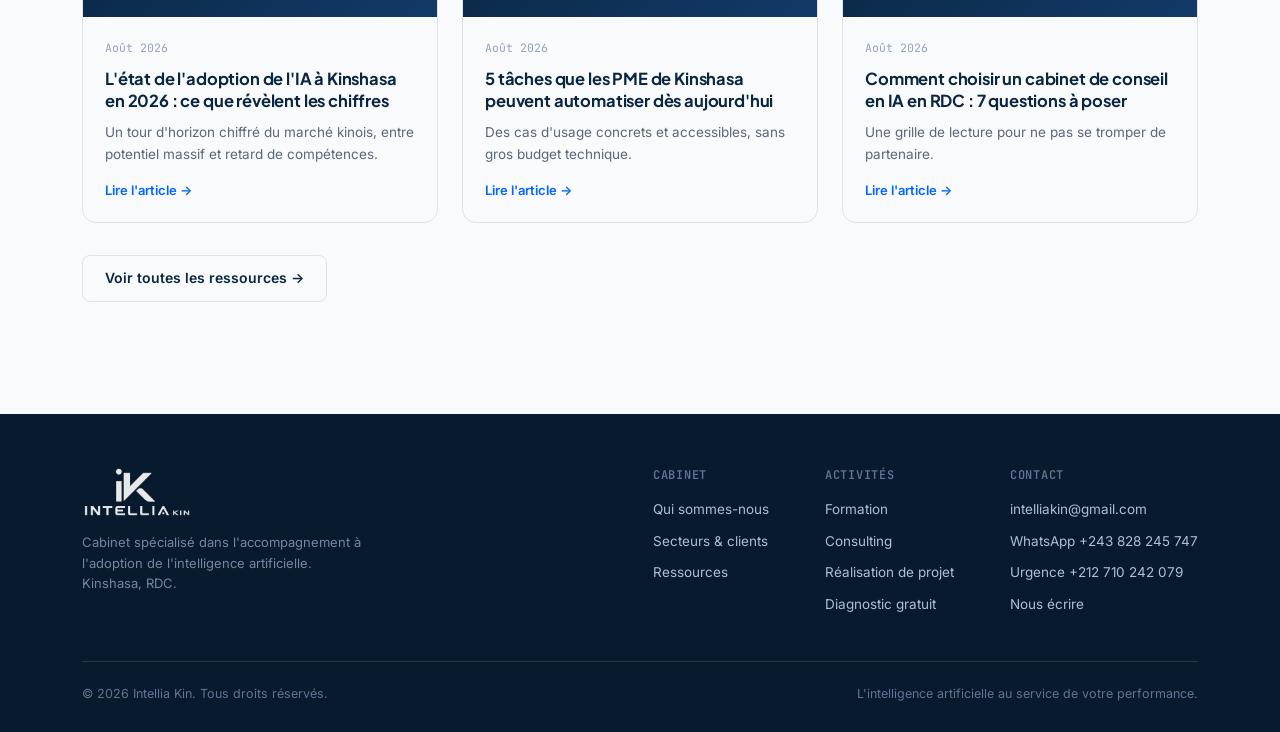
==== commit bea4ad85: "Correction alignement nav, logo agrandi, textes mis a jour" ====
--- a/index.html
+++ b/index.html
@@ -47,9 +47,9 @@
     <div class="navlinks">
       <a href="index.html" class="active">Accueil</a>
       <a href="qui-sommes-nous.html" class="">Qui sommes-nous</a>
-      <a href="academie.html" class="">Académie</a>
-      <a href="conseil.html" class="">Conseil</a>
-      <a href="accompagnement.html" class="">Accompagnement</a>
+      <a href="formation.html" class="">Formation</a>
+      <a href="consulting.html" class="">Consulting</a>
+      <a href="realisation-projet.html" class="">Réalisation de projet</a>
       <a href="secteurs.html" class="">Secteurs</a>
       <a href="diagnostic.html" class="">Diagnostic gratuit</a>
       <a href="ressources.html" class="">Ressources</a>
@@ -64,9 +64,9 @@
   <div id="mnav">
     <a href="index.html">Accueil</a>
     <a href="qui-sommes-nous.html">Qui sommes-nous</a>
-    <a href="academie.html">Académie</a>
-    <a href="conseil.html">Conseil</a>
-    <a href="accompagnement.html">Accompagnement</a>
+    <a href="formation.html">Formation</a>
+    <a href="consulting.html">Consulting</a>
+    <a href="realisation-projet.html">Réalisation de projet</a>
     <a href="secteurs.html">Secteurs</a>
     <a href="diagnostic.html">Diagnostic gratuit</a>
     <a href="ressources.html">Ressources</a>
@@ -80,7 +80,7 @@
   <div class="wrap" style="position:relative;z-index:2;">
     <div style="display:grid;grid-template-columns:1.15fr 0.85fr;gap:48px;align-items:center;">
       <div>
-        <span class="eyebrow on-dark">Cabinet de conseil &amp; académie de formation IA — Kinshasa</span>
+        <span class="eyebrow on-dark">Cabinet spécialisé dans l'accompagnement à l'adoption de l'intelligence artificielle à Kinshasa</span>
         <h1 style="color:#fff;font-size:52px;line-height:1.08;font-weight:800;margin:20px 0 22px;letter-spacing:-0.02em;">L'intelligence artificielle<br>au service de <span style="color:var(--cyan);">votre performance</span></h1>
         <p class="lead" style="color:#C3D1E3;max-width:520px;">Intellia Kin accompagne les PME, entrepreneurs et jeunes diplômés de Kinshasa dans l'adoption pragmatique de l'intelligence artificielle — de la formation à la mise en œuvre opérationnelle.</p>
         <div style="display:flex;gap:14px;margin-top:34px;flex-wrap:wrap;">
@@ -113,7 +113,7 @@
     <div class="shead reveal">
       <span class="eyebrow">Qui sommes-nous</span>
       <h2>Rendre l'intelligence artificielle accessible et utile</h2>
-      <p class="lead" style="margin-top:14px;">Intellia Kin est un cabinet de conseil et de formation fondé avec une conviction forte : l'IA ne doit pas rester un objet technique réservé aux experts, mais devenir un levier accessible au service de la performance des organisations et des individus.</p>
+      <p class="lead" style="margin-top:14px;">Intellia Kin est un cabinet spécialisé dans l'accompagnement à l'adoption de l'intelligence artificielle, fondé avec une conviction forte : l'IA ne doit pas rester un objet technique réservé aux experts, mais devenir un levier accessible au service de la performance des organisations et des individus.</p>
     </div>
     <div class="grid3">
       <div class="card reveal">
@@ -146,21 +146,21 @@
     <div class="grid3">
       <div class="card reveal">
         <span class="eyebrow" style="margin-bottom:14px;">01</span>
-        <h3 style="font-size:19px;">Académie de l'IA</h3>
+        <h3 style="font-size:19px;">Formation</h3>
         <p>Former les personnes à utiliser l'intelligence artificielle dans leur activité professionnelle.</p>
-        <p style="margin-top:16px;"><a href="academie.html" style="color:var(--electric);font-weight:600;font-size:14px;">Découvrir →</a></p>
+        <p style="margin-top:16px;"><a href="formation.html" style="color:var(--electric);font-weight:600;font-size:14px;">Découvrir →</a></p>
       </div>
       <div class="card reveal">
         <span class="eyebrow" style="margin-bottom:14px;">02</span>
-        <h3 style="font-size:19px;">Conseil en IA</h3>
+        <h3 style="font-size:19px;">Consulting</h3>
         <p>Accompagner les organisations dans leur transformation grâce à l'intelligence artificielle.</p>
-        <p style="margin-top:16px;"><a href="conseil.html" style="color:var(--electric);font-weight:600;font-size:14px;">Découvrir →</a></p>
+        <p style="margin-top:16px;"><a href="consulting.html" style="color:var(--electric);font-weight:600;font-size:14px;">Découvrir →</a></p>
       </div>
       <div class="card reveal">
         <span class="eyebrow" style="margin-bottom:14px;">03</span>
-        <h3 style="font-size:19px;">Accompagnement de projets</h3>
-        <p>Accompagner les projets validés jusqu'à leur mise en œuvre opérationnelle.</p>
-        <p style="margin-top:16px;"><a href="accompagnement.html" style="color:var(--electric);font-weight:600;font-size:14px;">Découvrir →</a></p>
+        <h3 style="font-size:19px;">Réalisation de projet</h3>
+        <p>Réaliser vos projets IA validés, jusqu'à leur mise en œuvre opérationnelle.</p>
+        <p style="margin-top:16px;"><a href="realisation-projet.html" style="color:var(--electric);font-weight:600;font-size:14px;">Découvrir →</a></p>
       </div>
     </div>
   </div>
@@ -170,7 +170,7 @@
   <div class="wrap">
     <div class="cta-band reveal">
       <h2>Vous ne savez pas par où commencer ?</h2>
-      <p>Répondez à 4 questions simples et recevez une orientation immédiate — Académie, Conseil ou Accompagnement de projet — adaptée à votre situation.</p>
+      <p>Répondez à 4 questions simples et recevez une orientation immédiate — Formation, Consulting ou Réalisation de projet — adaptée à votre situation.</p>
       <div class="ctas">
         <a href="diagnostic.html" class="btn btn-primary">Faire le diagnostic gratuit</a>
         <a href="contact.html" class="btn btn-ghost btn-on-dark">Nous écrire directement</a>
@@ -235,15 +235,16 @@
         </div>
         <div class="foot-col">
           <h4>Activités</h4>
-          <a href="academie.html">Académie de l'IA</a>
-          <a href="conseil.html">Conseil en IA</a>
-          <a href="accompagnement.html">Accompagnement de projets</a>
+          <a href="formation.html">Formation</a>
+          <a href="consulting.html">Consulting</a>
+          <a href="realisation-projet.html">Réalisation de projet</a>
           <a href="diagnostic.html">Diagnostic gratuit</a>
         </div>
         <div class="foot-col">
           <h4>Contact</h4>
-          <a href="mailto:contact@intelliakin.com">contact@intelliakin.com</a>
-          <a href="tel:+243000000000">+243 00 000 0000</a>
+          <a href="mailto:intelliakin@gmail.com">intelliakin@gmail.com</a>
+          <a href="https://wa.me/243828245747" target="_blank" rel="noopener">WhatsApp +243 828 245 747</a>
+          <a href="tel:+212710242079">Urgence +212 710 242 079</a>
           <a href="contact.html">Nous écrire</a>
         </div>
       </div>
--- a/assets/css/style.css
+++ b/assets/css/style.css
@@ -33,12 +33,12 @@
 
 /* NAV */
 header.site{position:sticky;top:0;z-index:100;background:rgba(255,255,255,0.86);backdrop-filter:blur(10px);border-bottom:1px solid var(--line);}
-nav{max-width:var(--maxw);margin:0 auto;padding:14px 32px;display:flex;align-items:center;justify-content:space-between;}
+nav{width:100%;margin:0;padding:12px 24px;display:flex;align-items:center;justify-content:space-between;}
 .brand{display:flex;align-items:center;gap:10px;}
-.brand img{height:34px;width:auto;}
-.navlinks{display:none;gap:26px;align-items:center;}
-@media(min-width:980px){.navlinks{display:flex;}}
-.navlinks a{font-size:14px;font-weight:500;color:var(--navy);position:relative;padding:4px 0;}
+.brand img{height:56px;width:auto;}
+.navlinks{display:none;gap:16px;align-items:center;}
+@media(min-width:1300px){.navlinks{display:flex;}}
+.navlinks a{font-size:13.5px;font-weight:500;color:var(--navy);position:relative;padding:4px 0;white-space:nowrap;}
 .navlinks a.active{color:var(--electric);}
 .navlinks a::after{content:"";position:absolute;left:0;bottom:-2px;width:0;height:2px;background:var(--electric);transition:width .25s ease;}
 .navlinks a:hover::after{width:100%;}
@@ -52,7 +52,7 @@
 .navcta{display:none;}
 @media(min-width:761px){.navcta{display:inline-flex;}}
 .burger{display:flex;background:none;border:none;cursor:pointer;padding:6px;}
-@media(min-width:980px){.burger{display:none;}}
+@media(min-width:1300px){.burger{display:none;}}
 .burger span{width:22px;height:2px;background:var(--navy);margin:3px 0;display:block;border-radius:2px;}
 #mnav{display:none;flex-direction:column;gap:16px;padding:20px 32px 26px;border-top:1px solid var(--line);background:#fff;}
 #mnav.open{display:flex;}
@@ -260,7 +260,7 @@
 /* Footer */
 footer{background:var(--navy-deep);color:#8FA3BE;padding:52px 0 28px;}
 .foot-top{display:flex;justify-content:space-between;flex-wrap:wrap;gap:32px;padding-bottom:36px;border-bottom:1px solid var(--line-dark);}
-.foot-brand img{height:30px;filter:brightness(0) invert(1);opacity:0.9;}
+.foot-brand img{height:52px;filter:brightness(0) invert(1);opacity:0.9;}
 .foot-brand p{font-size:13px;max-width:280px;margin-top:14px;color:#7387A3;}
 .foot-cols{display:flex;gap:56px;flex-wrap:wrap;}
 .foot-col h4{font-family:var(--mono);font-size:12px;text-transform:uppercase;letter-spacing:0.06em;color:#5F7592;margin-bottom:14px;font-weight:600;}
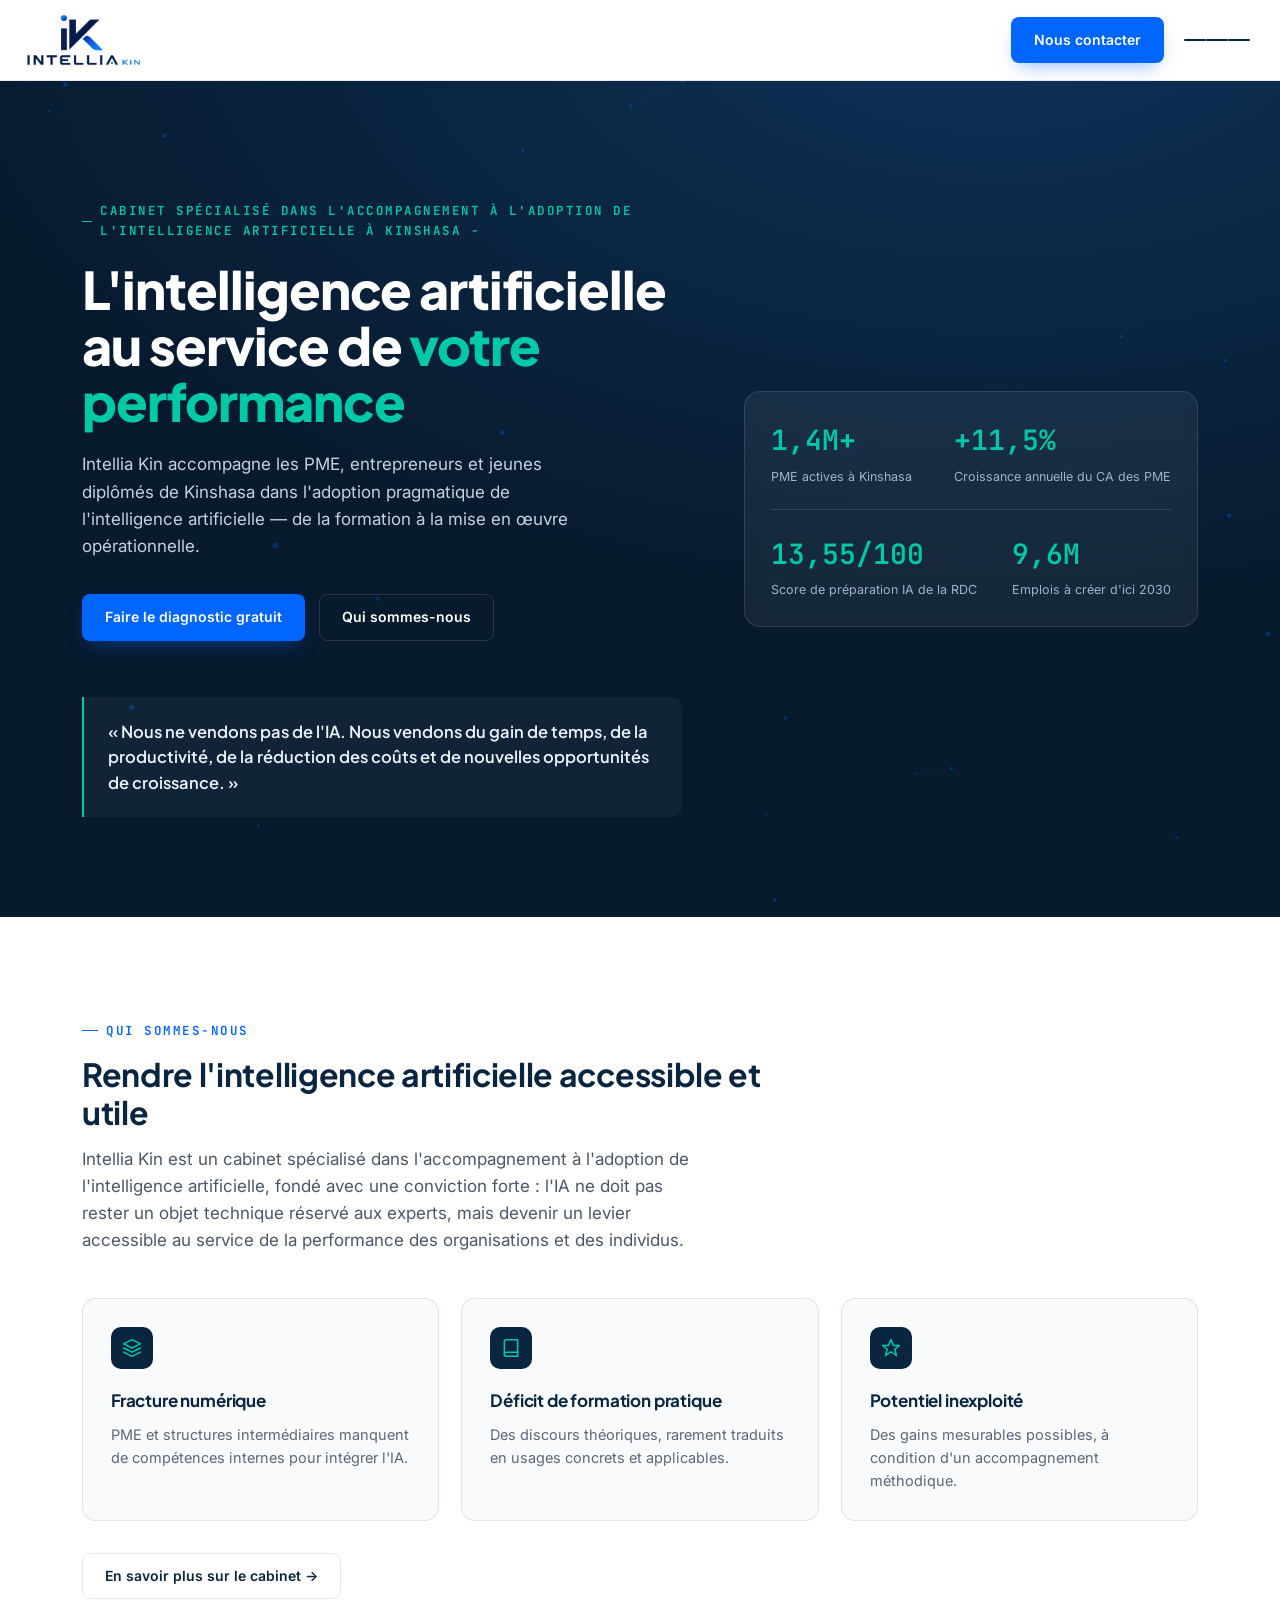
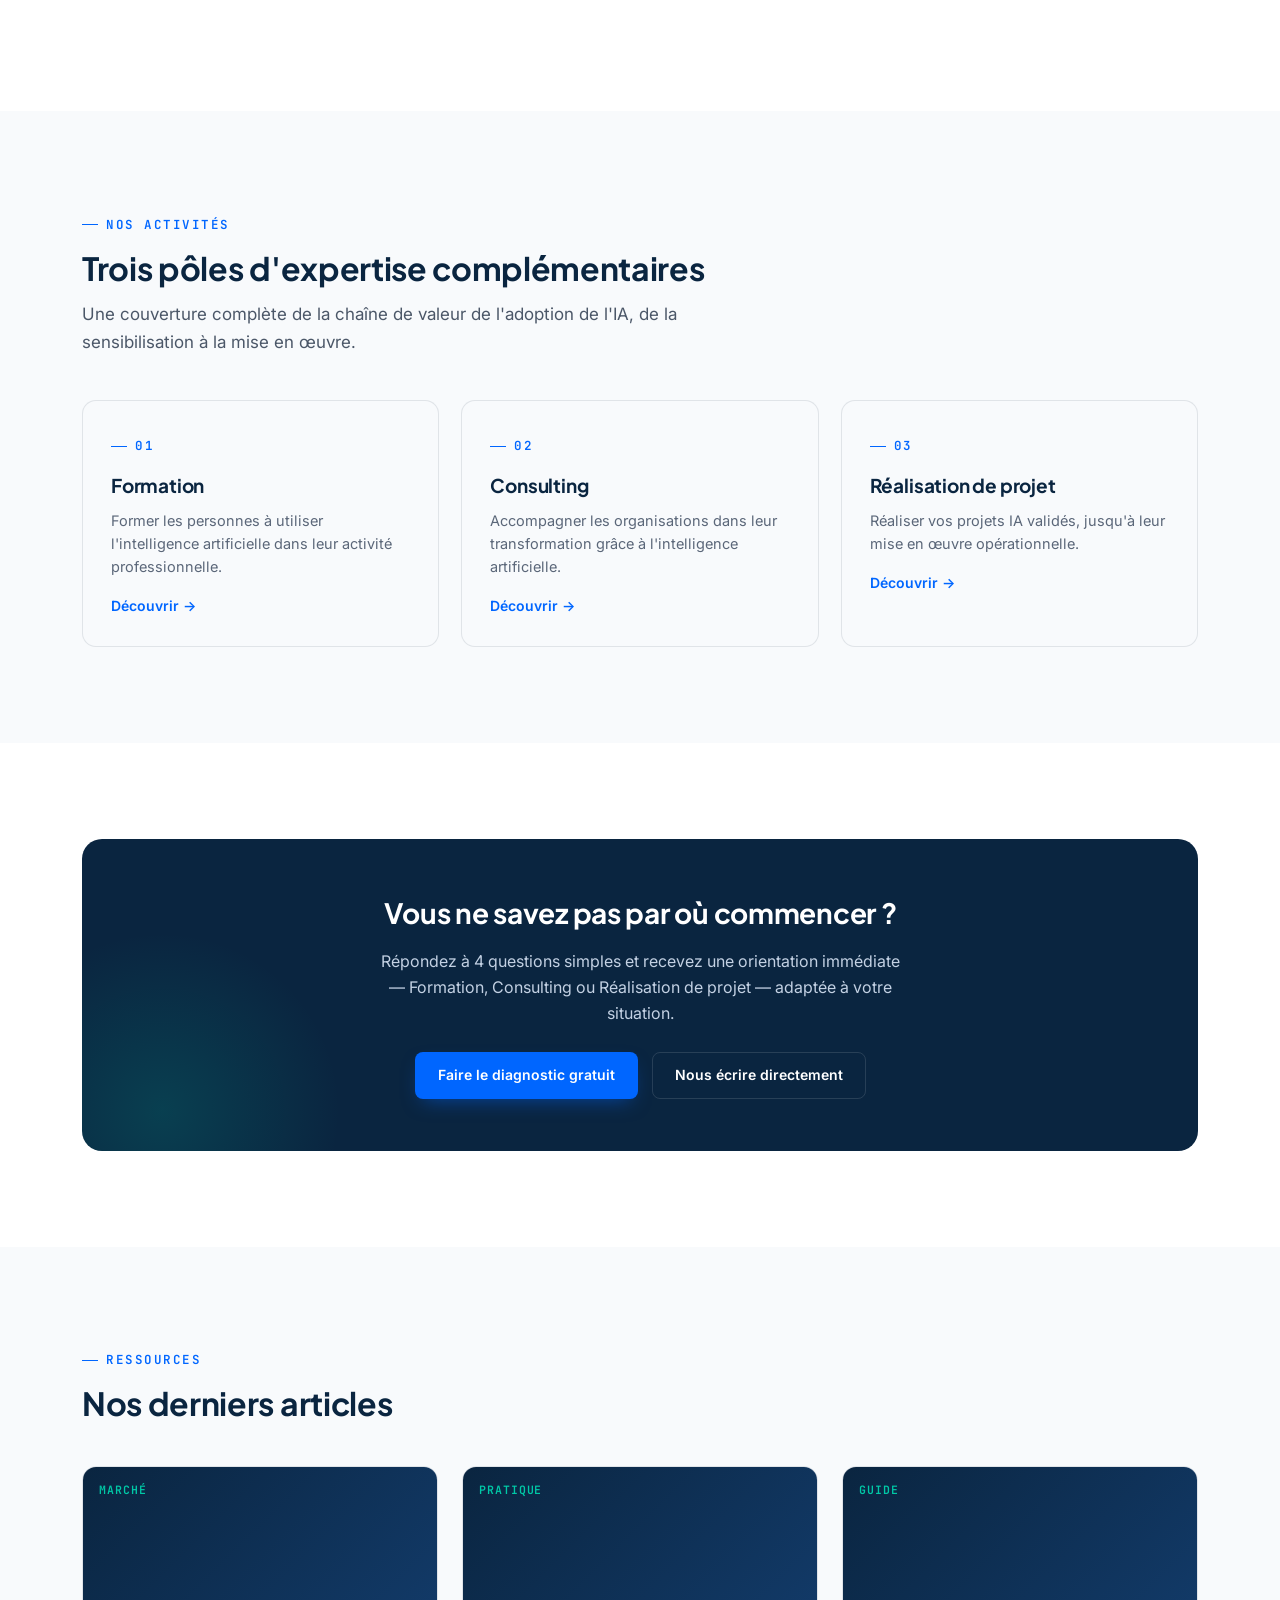
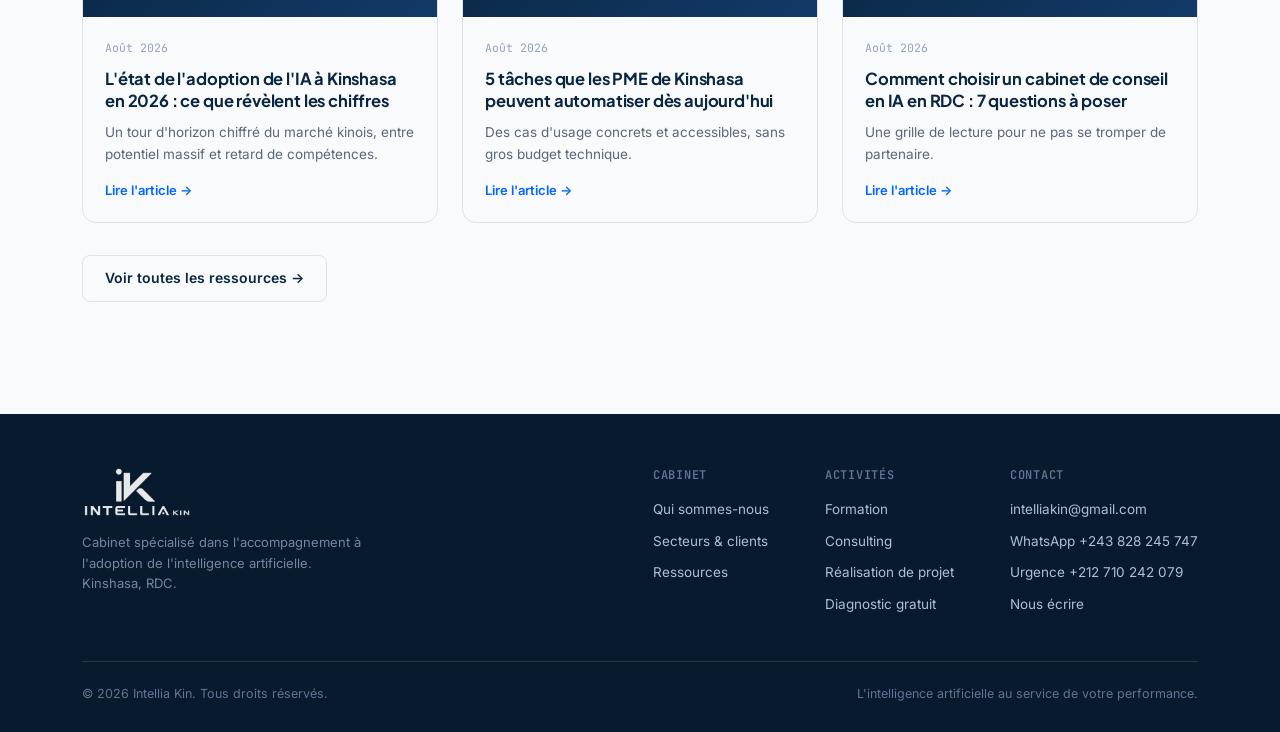
==== commit 6cc3372d: "Ajout de la page Qui sommes-nous" ====
--- a/index.html
+++ b/index.html
@@ -80,7 +80,7 @@
   <div class="wrap" style="position:relative;z-index:2;">
     <div style="display:grid;grid-template-columns:1.15fr 0.85fr;gap:48px;align-items:center;">
       <div>
-        <span class="eyebrow on-dark">Cabinet spécialisé dans l'accompagnement à l'adoption de l'intelligence artificielle à Kinshasa</span>
+        <span class="eyebrow on-dark">Cabinet spécialisé dans l'accompagnement à l'adoption de l'intelligence artificielle à Kinshasa - </span>
         <h1 style="color:#fff;font-size:52px;line-height:1.08;font-weight:800;margin:20px 0 22px;letter-spacing:-0.02em;">L'intelligence artificielle<br>au service de <span style="color:var(--cyan);">votre performance</span></h1>
         <p class="lead" style="color:#C3D1E3;max-width:520px;">Intellia Kin accompagne les PME, entrepreneurs et jeunes diplômés de Kinshasa dans l'adoption pragmatique de l'intelligence artificielle — de la formation à la mise en œuvre opérationnelle.</p>
         <div style="display:flex;gap:14px;margin-top:34px;flex-wrap:wrap;">
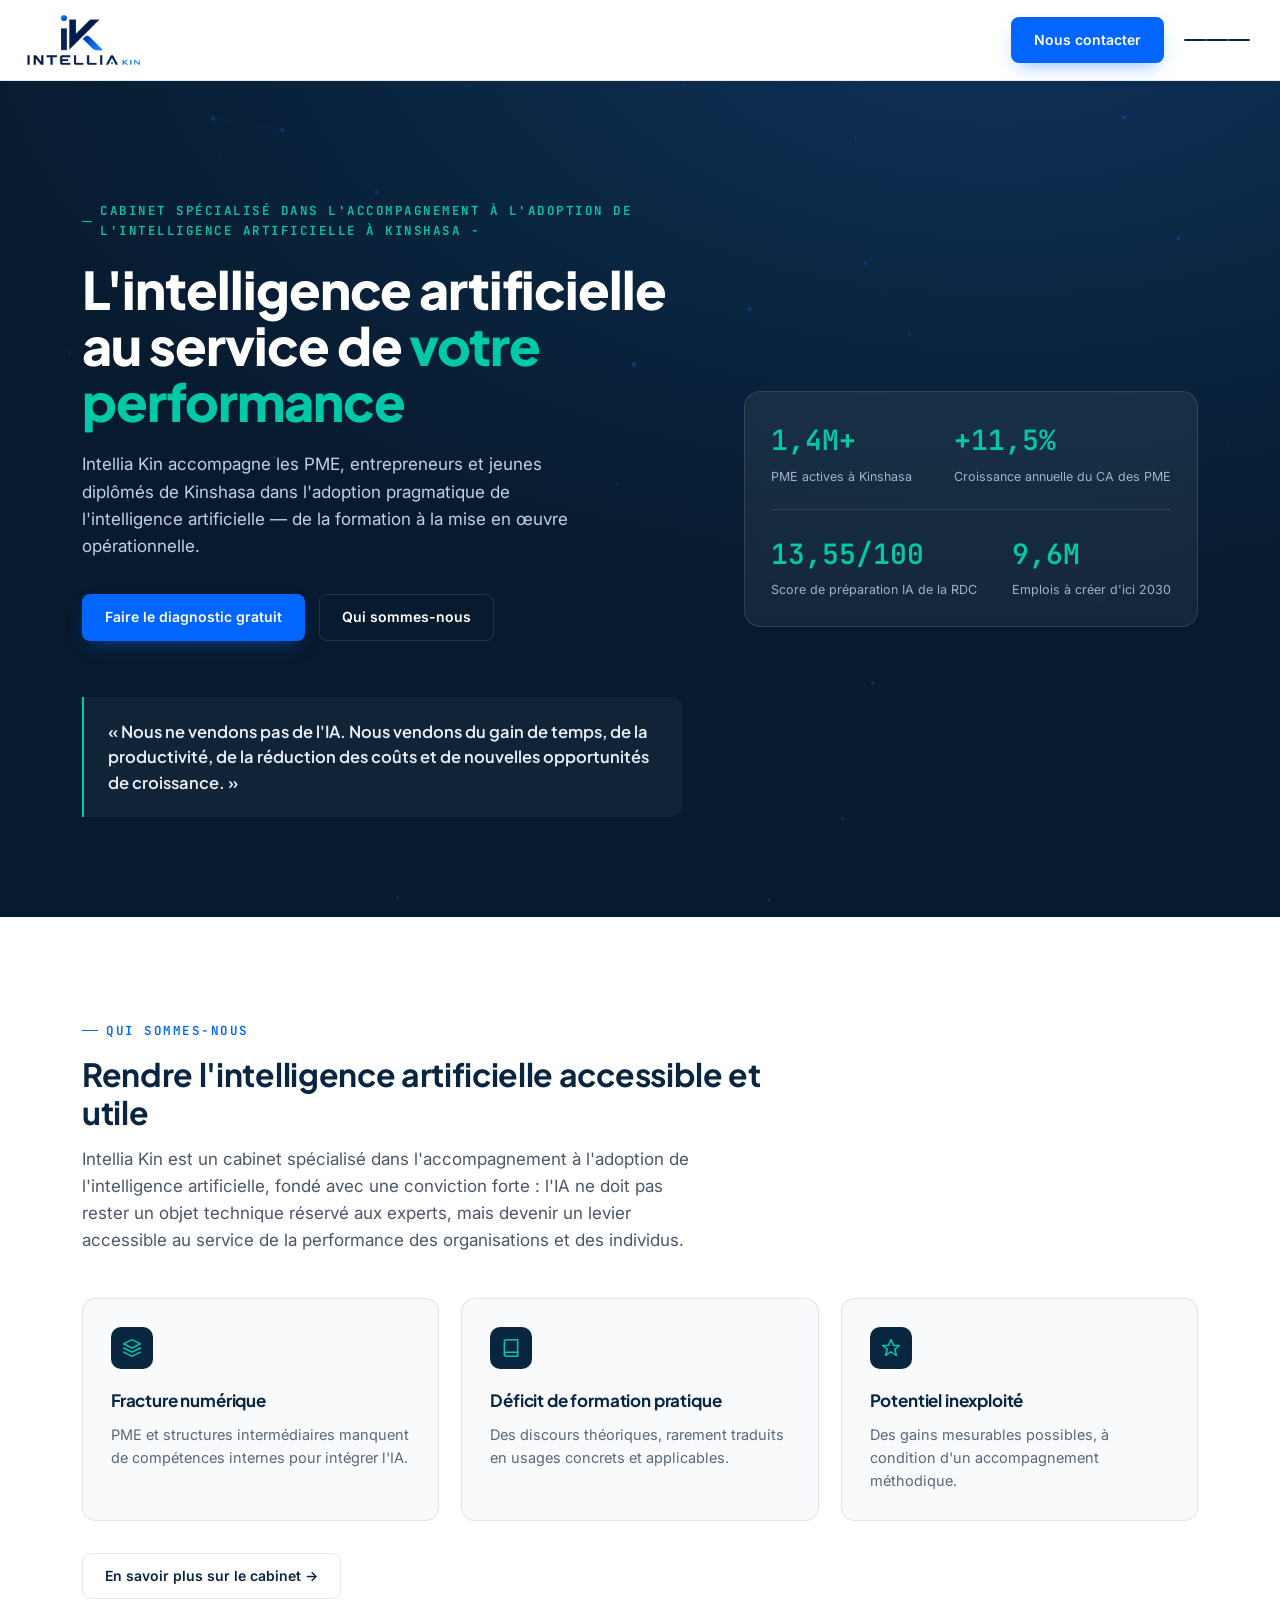
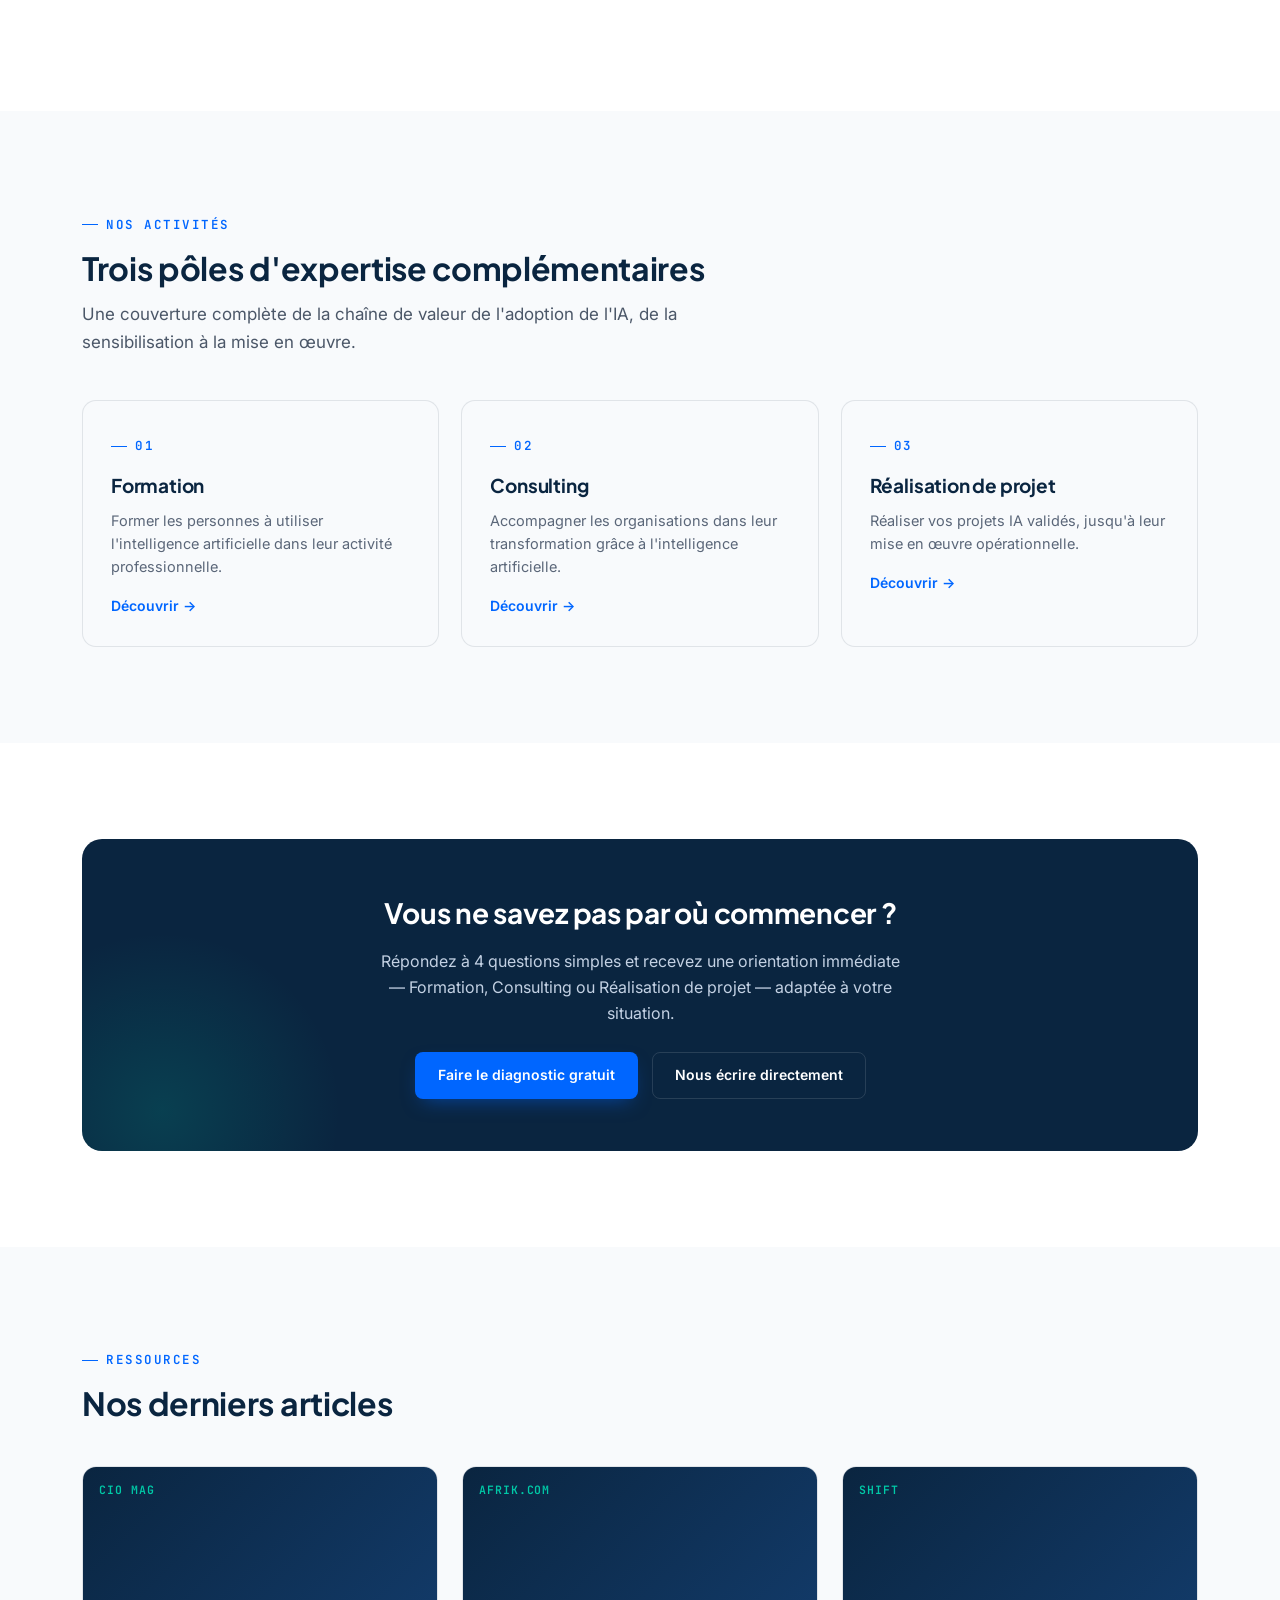
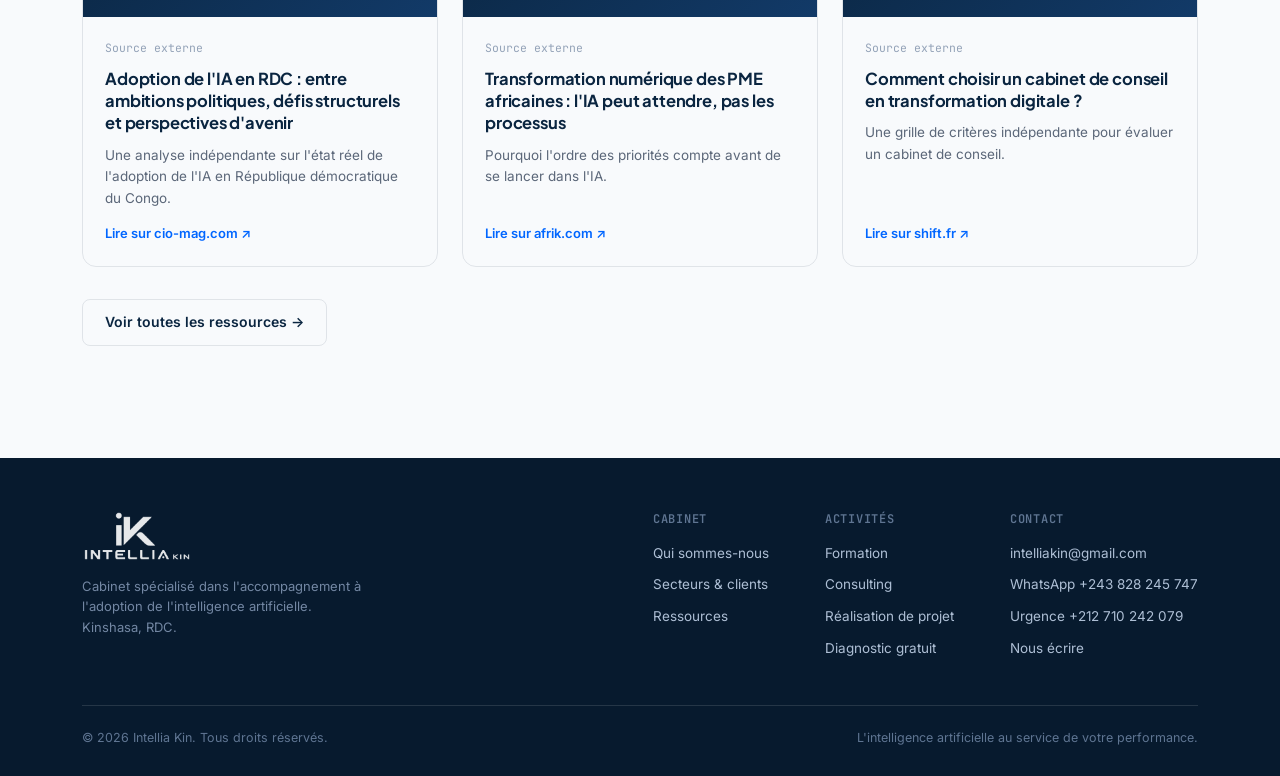
==== commit e58030b6: "Contact simplifie : liens WhatsApp et email directs, sans formulaire" ====
--- a/index.html
+++ b/index.html
@@ -186,31 +186,31 @@
       <h2>Nos derniers articles</h2>
     </div>
     <div class="post-grid">
-      <a href="ressources/etat-ia-kinshasa-2026.html" class="post-card reveal">
-        <div class="post-thumb"><span>Marché</span></div>
+      <a href="https://cio-mag.com/adoption-de-lia-en-rdc-entre-ambitions-politiques-defis-structurels-et-perspectives-davenir/" class="post-card reveal" target="_blank" rel="noopener noreferrer">
+        <div class="post-thumb"><span>CIO Mag</span></div>
         <div class="post-body">
-          <div class="pdate">Août 2026</div>
-          <h3>L'état de l'adoption de l'IA à Kinshasa en 2026 : ce que révèlent les chiffres</h3>
-          <p>Un tour d'horizon chiffré du marché kinois, entre potentiel massif et retard de compétences.</p>
-          <span class="readmore">Lire l'article →</span>
+          <div class="pdate">Source externe</div>
+          <h3>Adoption de l'IA en RDC : entre ambitions politiques, défis structurels et perspectives d'avenir</h3>
+          <p>Une analyse indépendante sur l'état réel de l'adoption de l'IA en République démocratique du Congo.</p>
+          <span class="readmore">Lire sur cio-mag.com ↗</span>
         </div>
       </a>
-      <a href="ressources/5-taches-a-automatiser-pme.html" class="post-card reveal">
-        <div class="post-thumb"><span>Pratique</span></div>
+      <a href="https://www.afrik.com/transformation-numerique-des-pme-africaines-l-ia-peut-attendre-pas-les-processus" class="post-card reveal" target="_blank" rel="noopener noreferrer">
+        <div class="post-thumb"><span>Afrik.com</span></div>
         <div class="post-body">
-          <div class="pdate">Août 2026</div>
-          <h3>5 tâches que les PME de Kinshasa peuvent automatiser dès aujourd'hui</h3>
-          <p>Des cas d'usage concrets et accessibles, sans gros budget technique.</p>
-          <span class="readmore">Lire l'article →</span>
+          <div class="pdate">Source externe</div>
+          <h3>Transformation numérique des PME africaines : l'IA peut attendre, pas les processus</h3>
+          <p>Pourquoi l'ordre des priorités compte avant de se lancer dans l'IA.</p>
+          <span class="readmore">Lire sur afrik.com ↗</span>
         </div>
       </a>
-      <a href="ressources/comment-choisir-cabinet-conseil-ia.html" class="post-card reveal">
-        <div class="post-thumb"><span>Guide</span></div>
+      <a href="https://www.shift.fr/guides/comment-choisir-un-cabinet-de-conseil-en-transformation-digitale/" class="post-card reveal" target="_blank" rel="noopener noreferrer">
+        <div class="post-thumb"><span>Shift</span></div>
         <div class="post-body">
-          <div class="pdate">Août 2026</div>
-          <h3>Comment choisir un cabinet de conseil en IA en RDC : 7 questions à poser</h3>
-          <p>Une grille de lecture pour ne pas se tromper de partenaire.</p>
-          <span class="readmore">Lire l'article →</span>
+          <div class="pdate">Source externe</div>
+          <h3>Comment choisir un cabinet de conseil en transformation digitale ?</h3>
+          <p>Une grille de critères indépendante pour évaluer un cabinet de conseil.</p>
+          <span class="readmore">Lire sur shift.fr ↗</span>
         </div>
       </a>
     </div>
--- a/assets/css/style.css
+++ b/assets/css/style.css
@@ -278,4 +278,25 @@
   html{scroll-behavior:auto;}
   .reveal{opacity:1;transform:none;transition:none;}
   .btn, .card, .valeur, .post-card{transition:none;}
-}+}
+/* Contact actions (liens directs, sans formulaire) */
+.contact-actions{display:grid;grid-template-columns:1fr 1fr;gap:20px;margin-top:40px;}
+@media(max-width:700px){.contact-actions{grid-template-columns:1fr;}}
+.contact-card{
+  display:flex;align-items:center;gap:18px;
+  background:rgba(255,255,255,0.06);border:1px solid var(--line-dark);border-radius:16px;
+  padding:26px;transition:transform .2s ease, background .2s ease, border-color .2s ease;
+}
+.contact-card:hover{transform:translateY(-3px);background:rgba(255,255,255,0.1);border-color:var(--cyan);}
+.contact-card .cc-ic{
+  width:48px;height:48px;border-radius:12px;background:rgba(255,255,255,0.08);
+  display:flex;align-items:center;justify-content:center;flex-shrink:0;
+}
+.contact-card .cc-ic svg{width:22px;height:22px;stroke:var(--cyan);}
+.contact-card .cc-label{font-family:var(--mono);font-size:11.5px;text-transform:uppercase;letter-spacing:0.06em;color:#9FB3CC;font-weight:600;margin-bottom:4px;}
+.contact-card .cc-value{font-size:17px;font-weight:600;color:#fff;}
+.contact-card .cc-arrow{margin-left:auto;color:#7387A3;font-size:20px;transition:transform .2s ease, color .2s ease;}
+.contact-card:hover .cc-arrow{color:var(--cyan);transform:translateX(4px);}
+.contact-card.static{cursor:default;}
+.contact-card.static:hover{transform:none;background:rgba(255,255,255,0.06);border-color:var(--line-dark);}
+.contact-card.static:hover .cc-arrow{transform:none;}
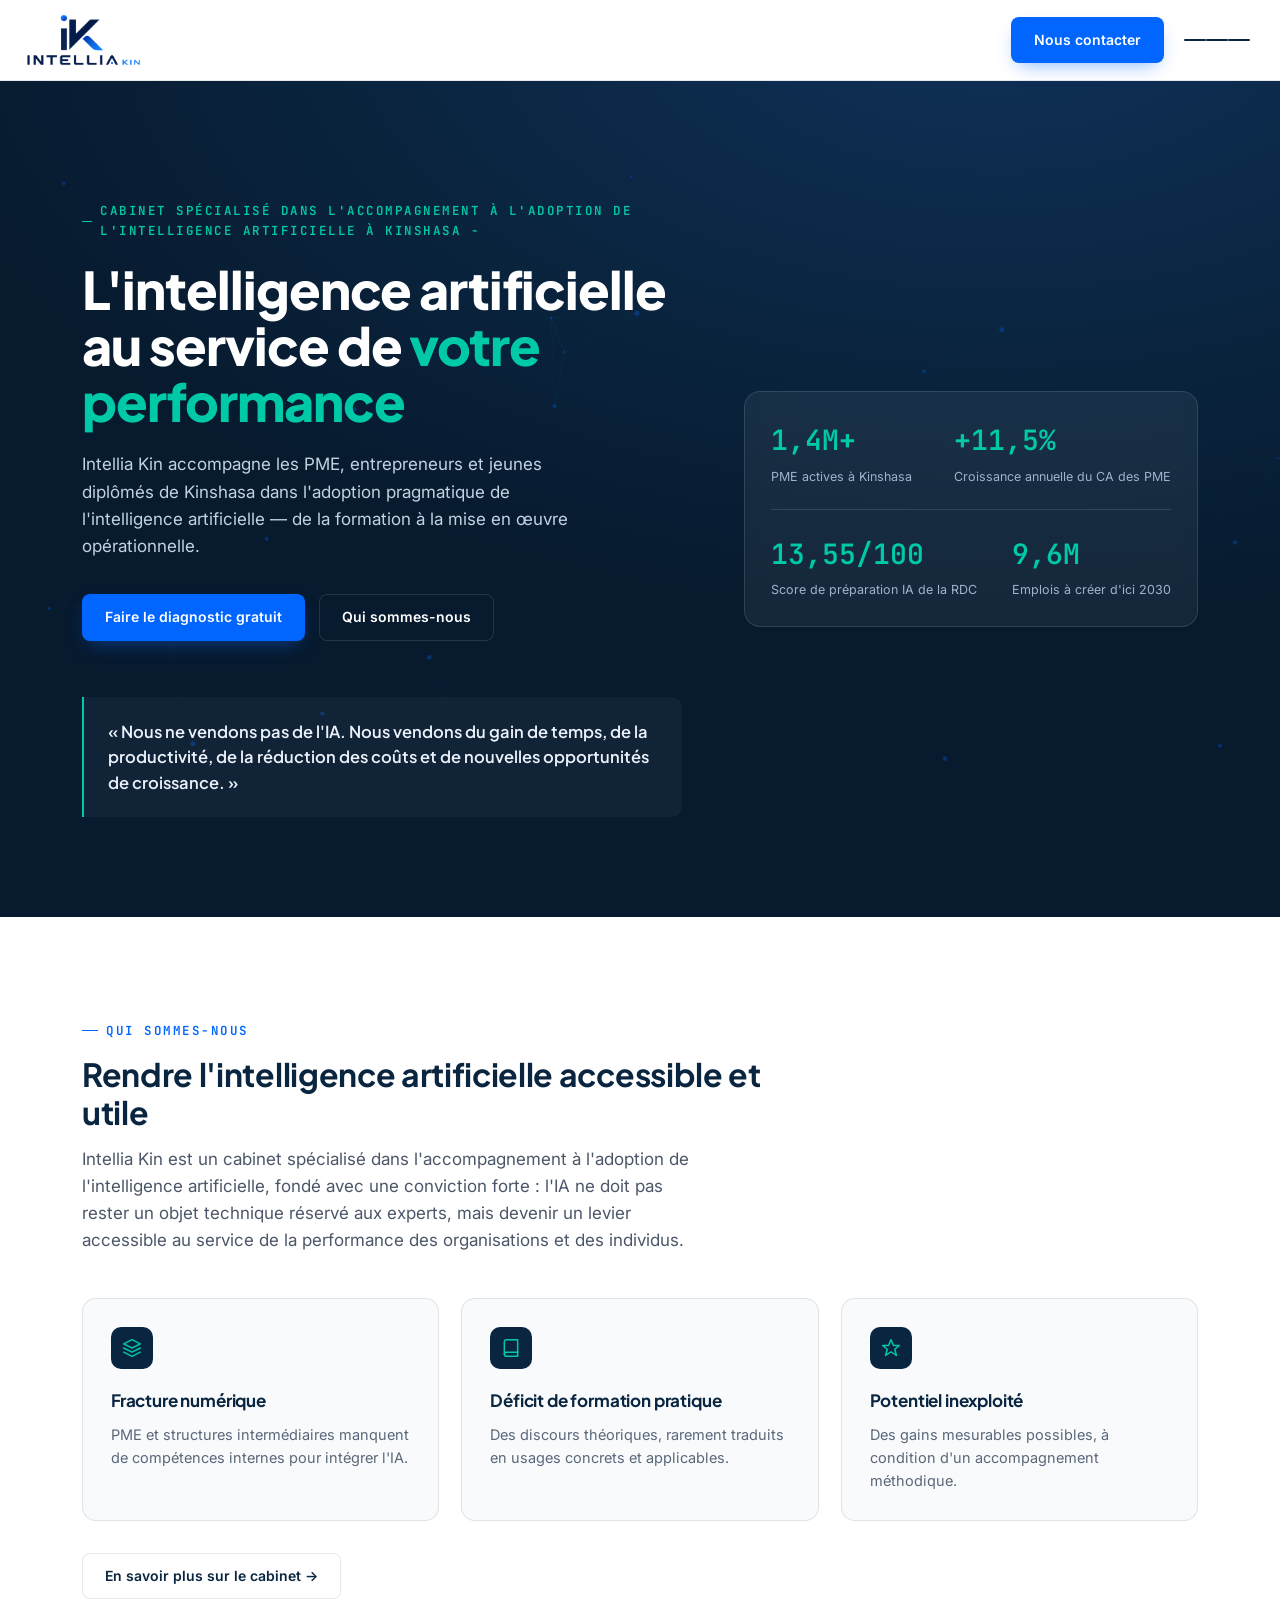
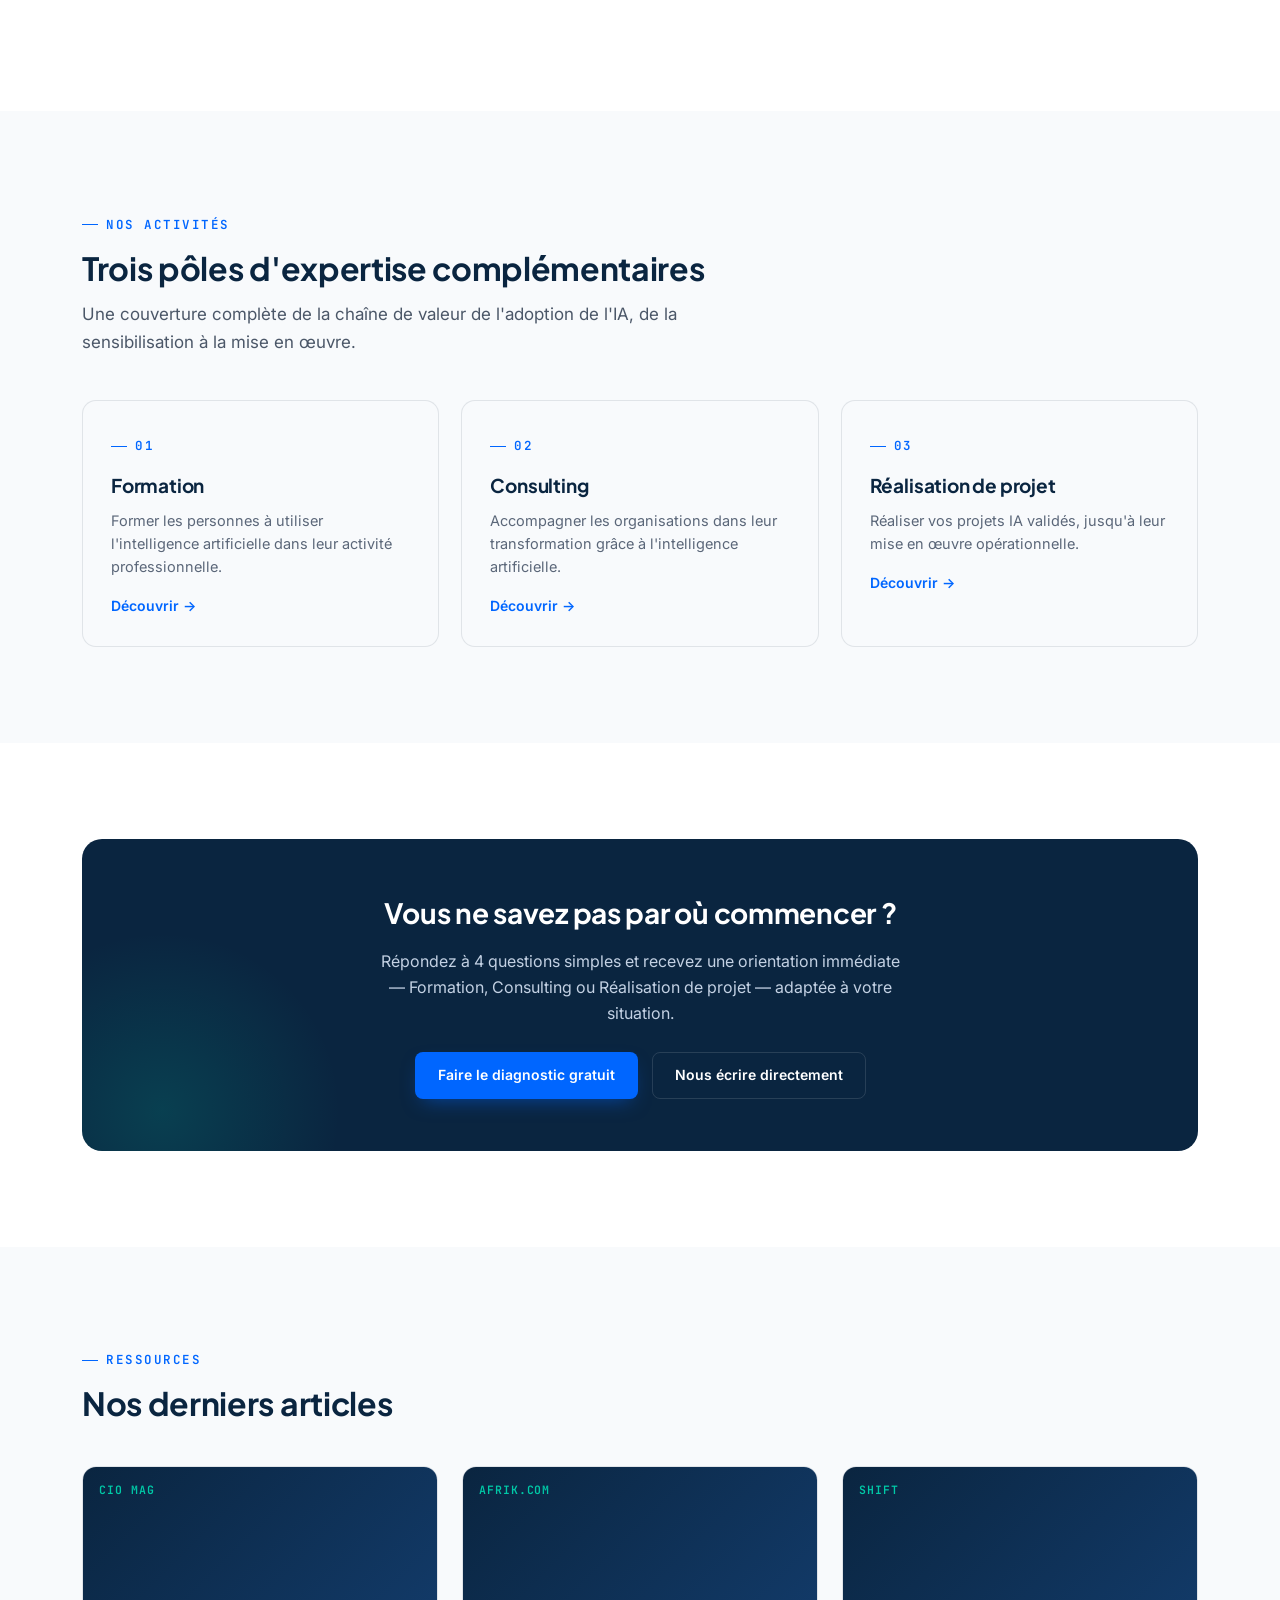
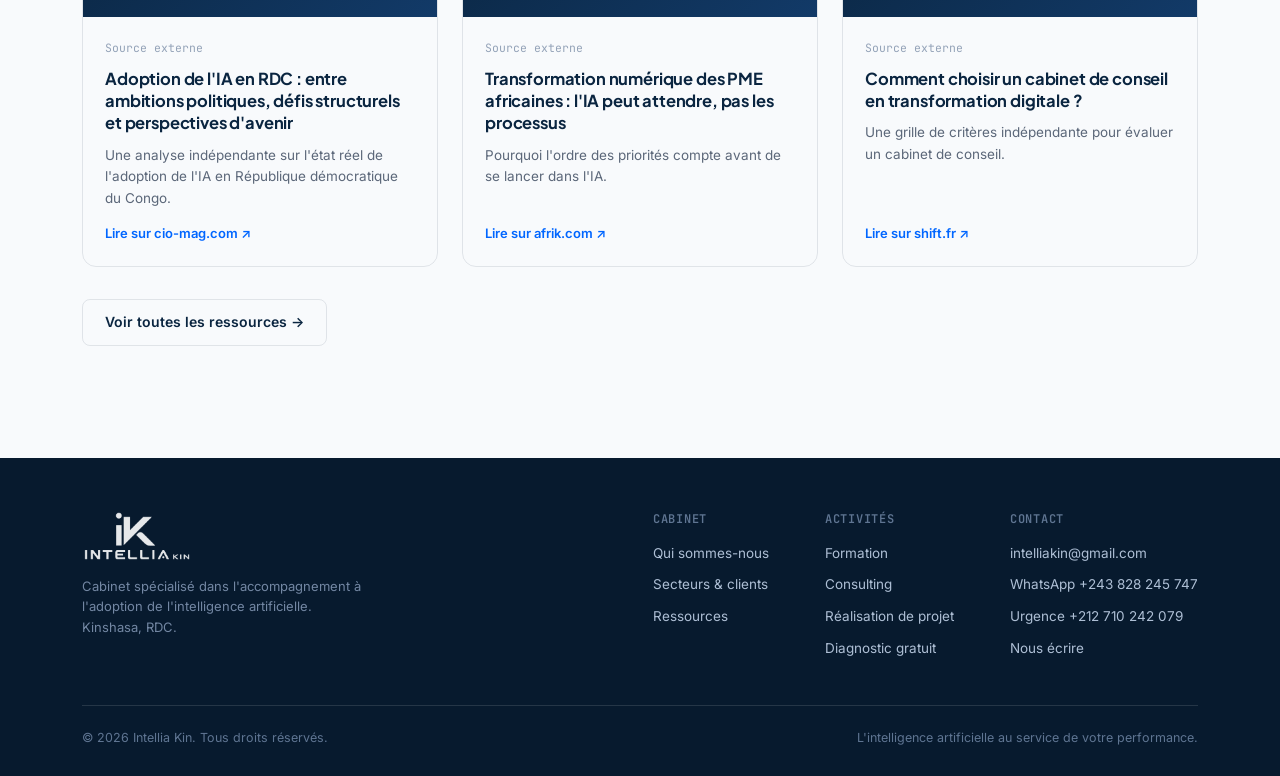
==== commit 7ea387e5: "Correction : bloc de chiffres invisible sur mobile (grille responsive)" ====
--- a/index.html
+++ b/index.html
@@ -78,7 +78,7 @@
 <section class="hero" style="background:radial-gradient(1100px 620px at 78% -10%, #10315a 0%, var(--navy) 55%, var(--navy-deep) 100%);color:#fff;padding:120px 0 100px;position:relative;overflow:hidden;">
   <canvas id="netcanvas" style="position:absolute;inset:0;width:100%;height:100%;opacity:0.55;"></canvas>
   <div class="wrap" style="position:relative;z-index:2;">
-    <div style="display:grid;grid-template-columns:1.15fr 0.85fr;gap:48px;align-items:center;">
+    <div class="hero-grid-2col">
       <div>
         <span class="eyebrow on-dark">Cabinet spécialisé dans l'accompagnement à l'adoption de l'intelligence artificielle à Kinshasa - </span>
         <h1 style="color:#fff;font-size:52px;line-height:1.08;font-weight:800;margin:20px 0 22px;letter-spacing:-0.02em;">L'intelligence artificielle<br>au service de <span style="color:var(--cyan);">votre performance</span></h1>
--- a/assets/css/style.css
+++ b/assets/css/style.css
@@ -299,4 +299,7 @@
 .contact-card:hover .cc-arrow{color:var(--cyan);transform:translateX(4px);}
 .contact-card.static{cursor:default;}
 .contact-card.static:hover{transform:none;background:rgba(255,255,255,0.06);border-color:var(--line-dark);}
-.contact-card.static:hover .cc-arrow{transform:none;}+.contact-card.static:hover .cc-arrow{transform:none;}
+/* Hero 2-column grid — responsive fix */
+.hero-grid-2col{display:grid;grid-template-columns:1.15fr 0.85fr;gap:48px;align-items:center;}
+@media(max-width:900px){.hero-grid-2col{grid-template-columns:1fr;}}
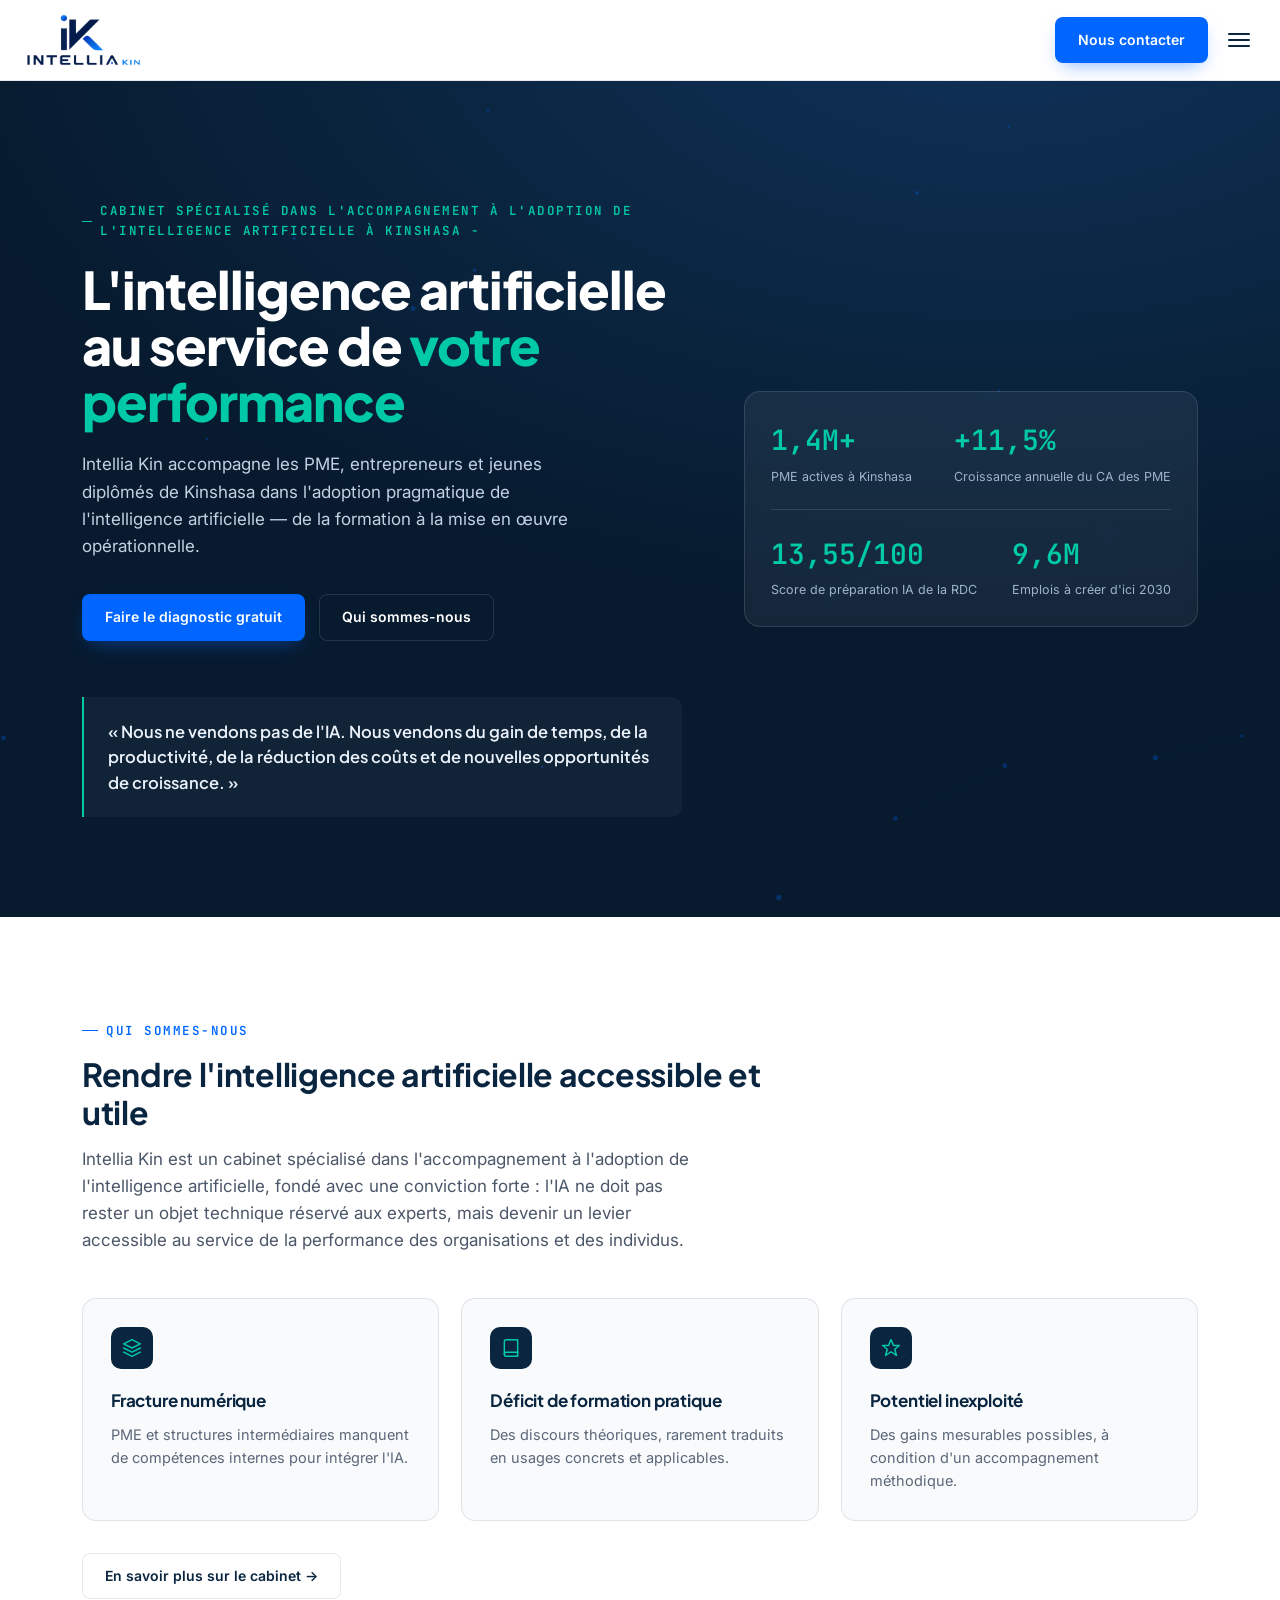
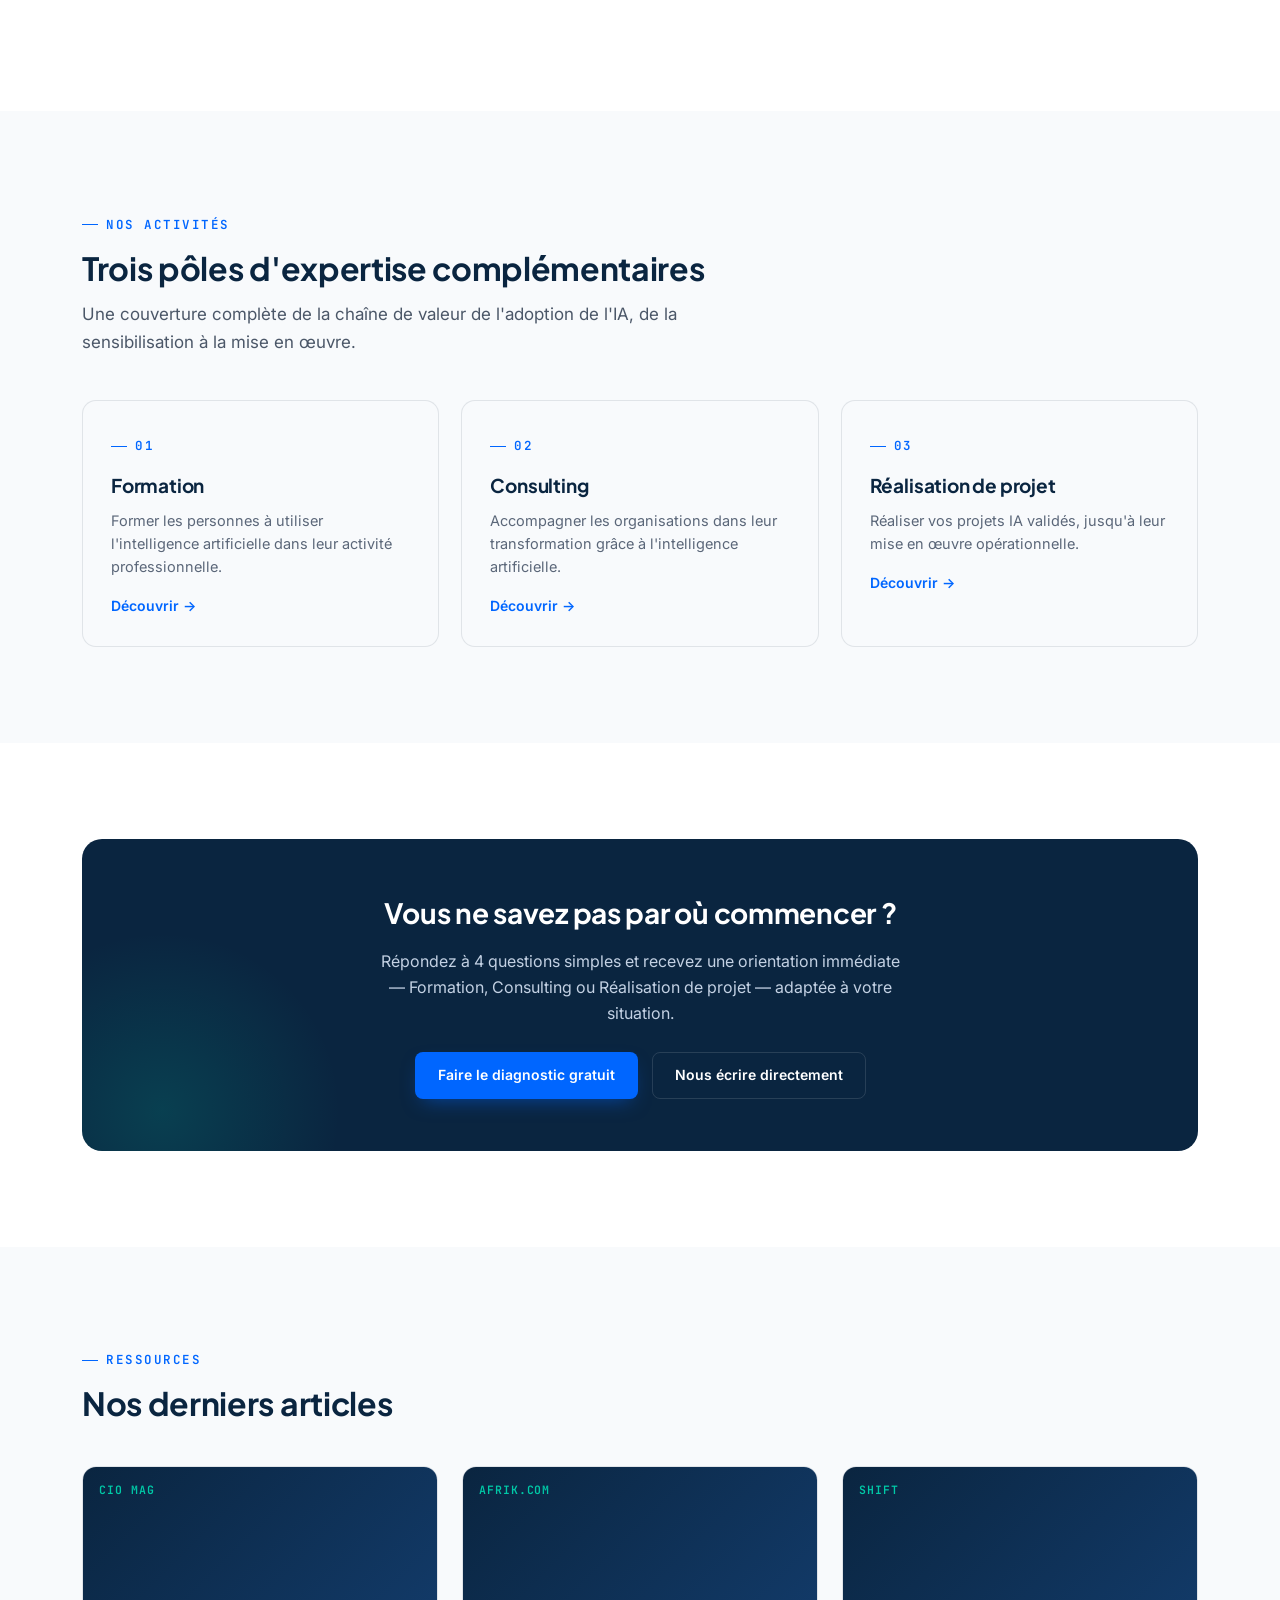
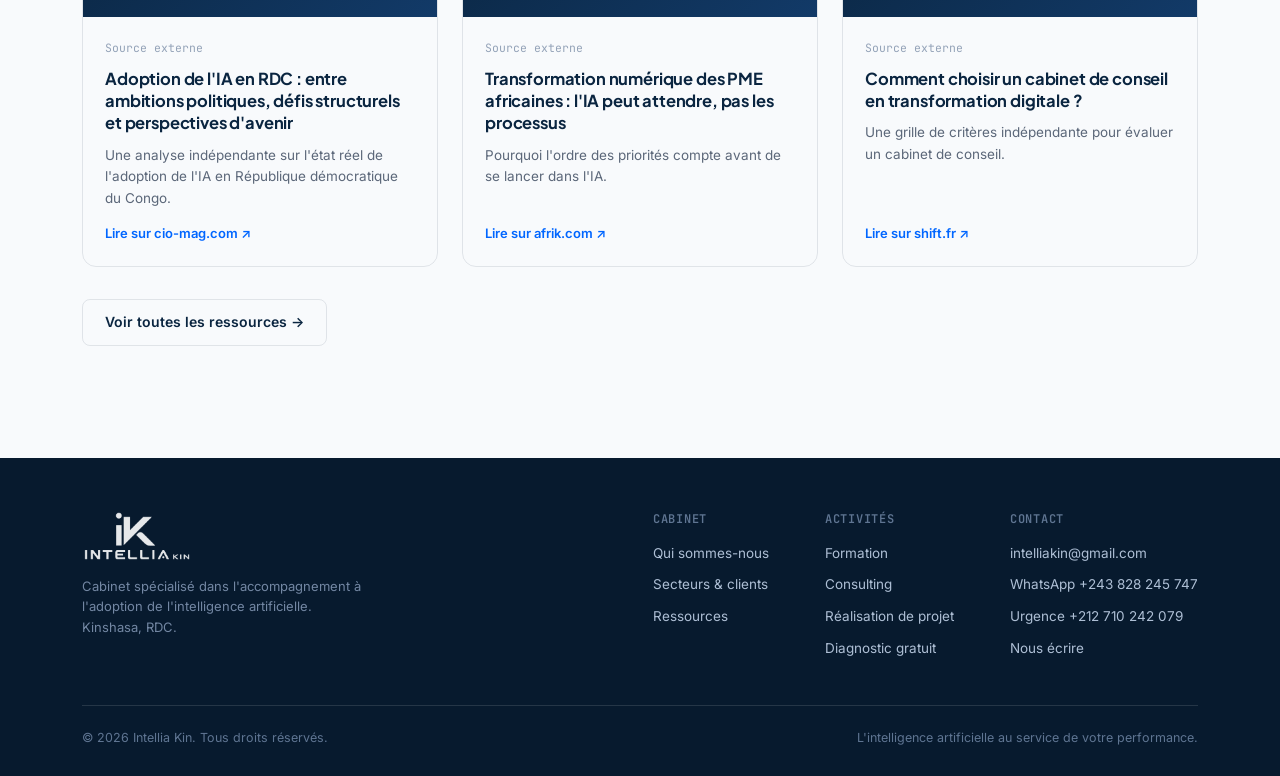
==== commit 468084c8: "Update favicon and apple-touch-icon links in HTML" ====
--- a/index.html
+++ b/index.html
@@ -17,7 +17,9 @@
 <link rel="preconnect" href="https://fonts.googleapis.com">
 <link rel="preconnect" href="https://fonts.gstatic.com" crossorigin>
 <link href="https://fonts.googleapis.com/css2?family=Plus+Jakarta+Sans:wght@500;600;700;800&family=Inter:wght@400;500;600&family=JetBrains+Mono:wght@500;600&display=swap" rel="stylesheet">
-<link rel="icon" href="assets/img/favicon.png">
+<link rel="icon" href="/favicon.ico" sizes="any">
+<link rel="icon" href="assets/img/favicon.png" type="image/png">
+<link rel="apple-touch-icon" href="/apple-touch-icon.png">
 <link rel="stylesheet" href="assets/css/style.css">
 <script type="application/ld+json">
 {
@@ -257,4 +259,4 @@
 </footer>
 <script src="assets/js/main.js"></script>
 </body>
-</html>+</html>
--- a/assets/css/style.css
+++ b/assets/css/style.css
@@ -51,9 +51,9 @@
 .btn-on-dark.btn-ghost:hover{border-color:var(--cyan);color:var(--cyan);}
 .navcta{display:none;}
 @media(min-width:761px){.navcta{display:inline-flex;}}
-.burger{display:flex;background:none;border:none;cursor:pointer;padding:6px;}
+.burger{display:flex;flex-direction:column;align-items:center;justify-content:center;gap:4px;background:none;border:none;cursor:pointer;padding:6px;}
 @media(min-width:1300px){.burger{display:none;}}
-.burger span{width:22px;height:2px;background:var(--navy);margin:3px 0;display:block;border-radius:2px;}
+.burger span{width:22px;height:2px;background:var(--navy);display:block;border-radius:2px;}
 #mnav{display:none;flex-direction:column;gap:16px;padding:20px 32px 26px;border-top:1px solid var(--line);background:#fff;}
 #mnav.open{display:flex;}
 #mnav a{font-size:15px;font-weight:500;}
